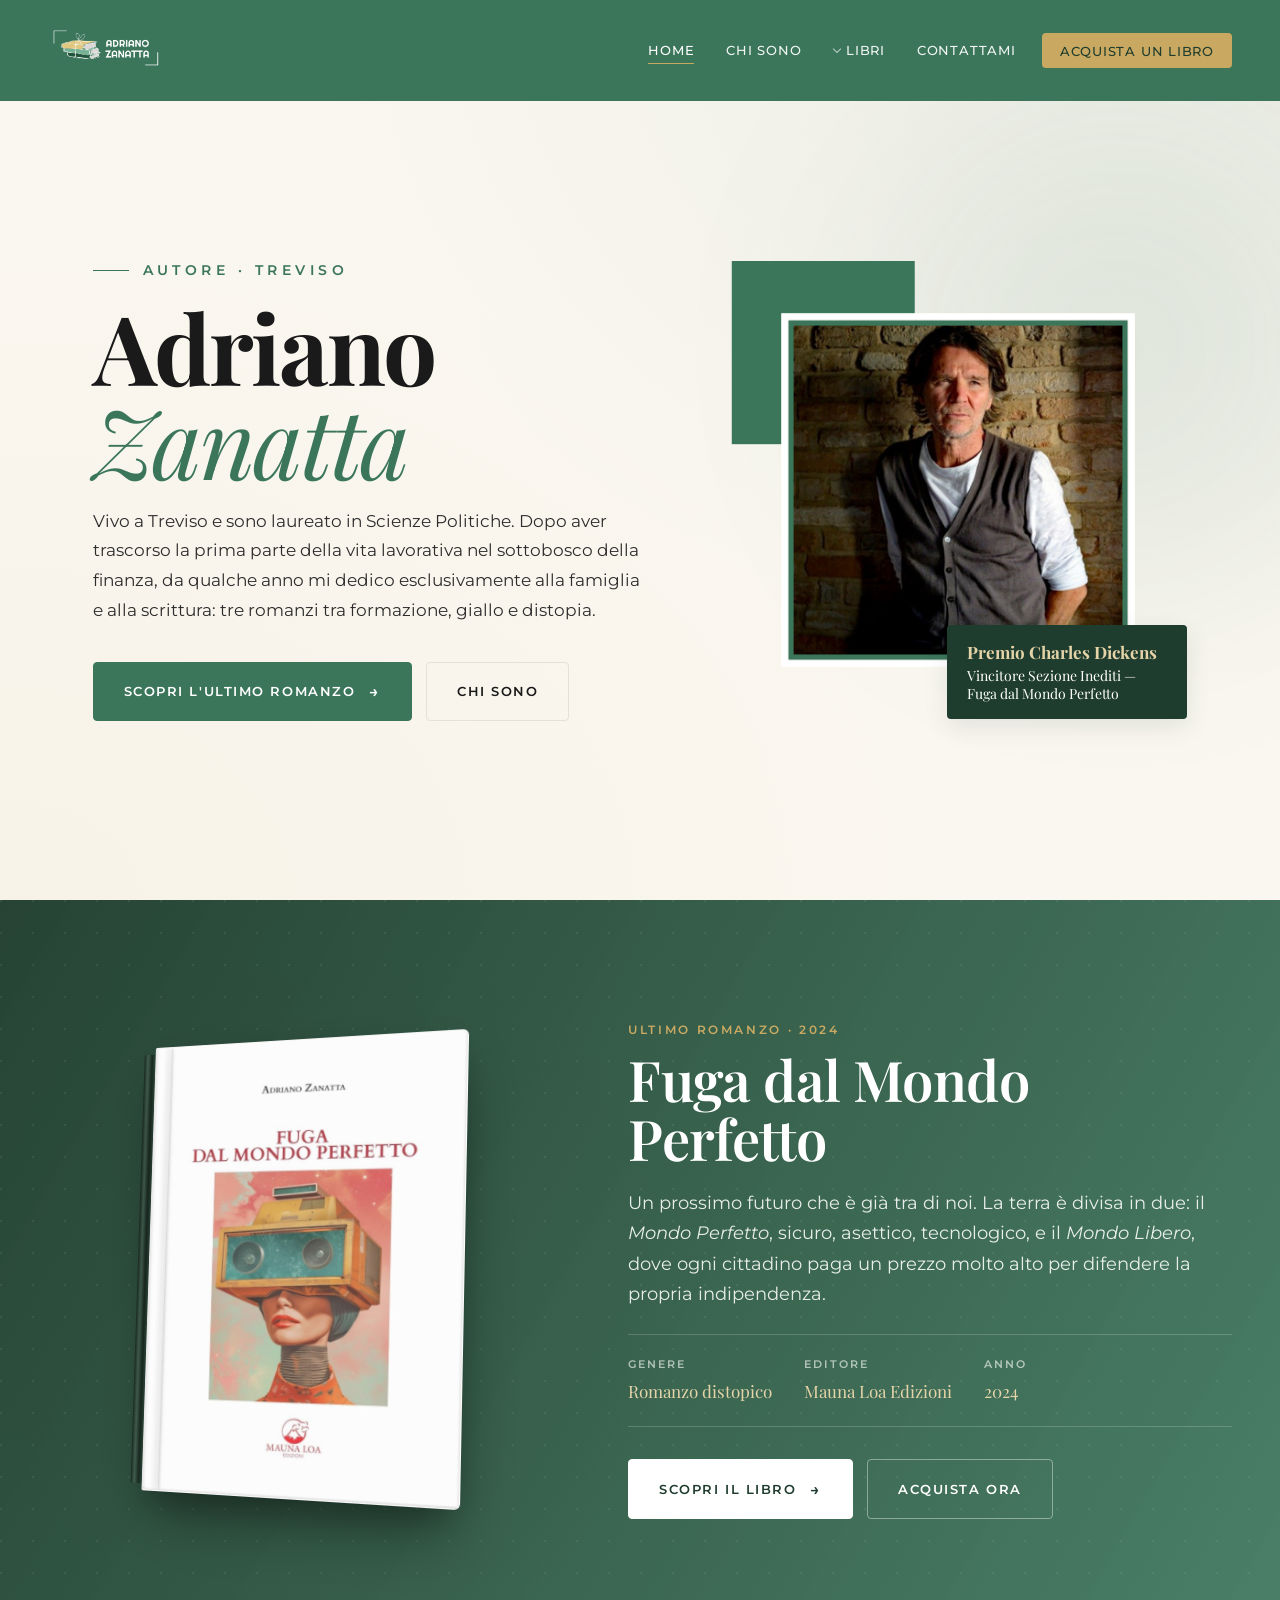
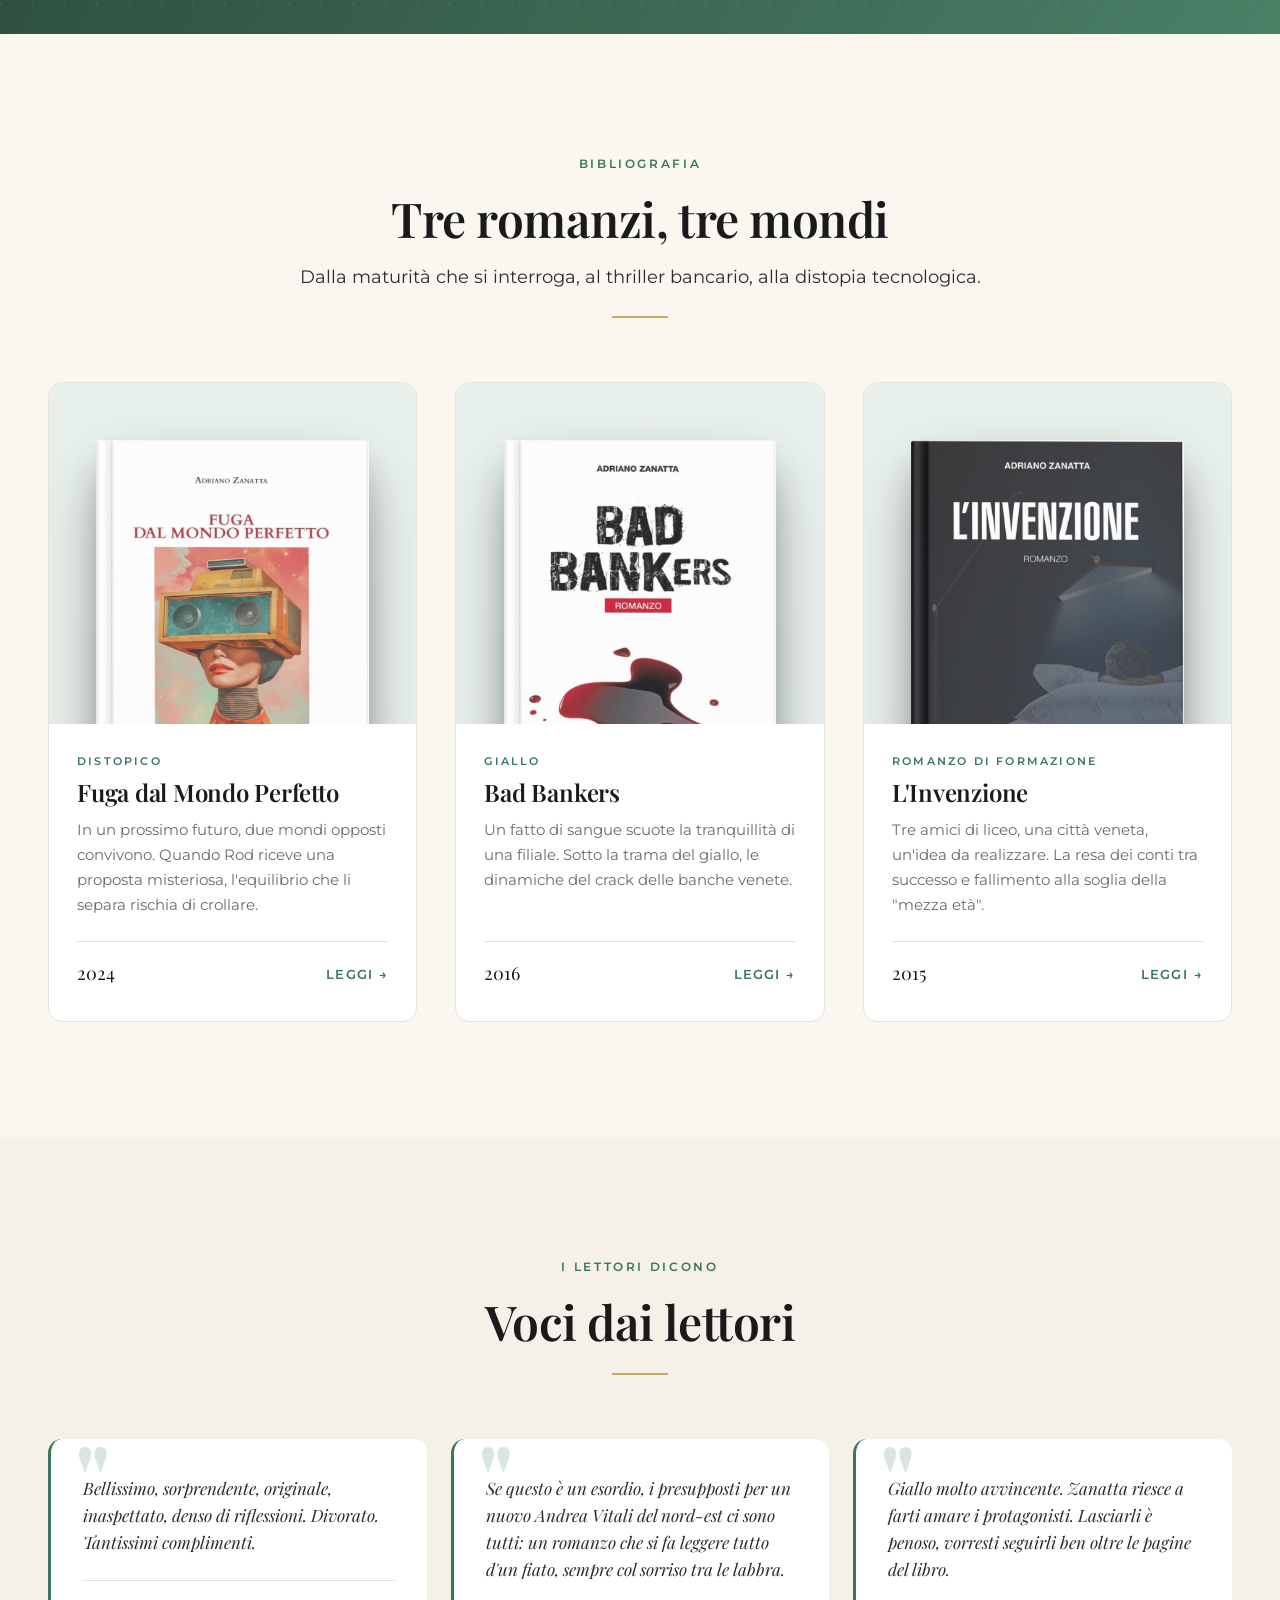
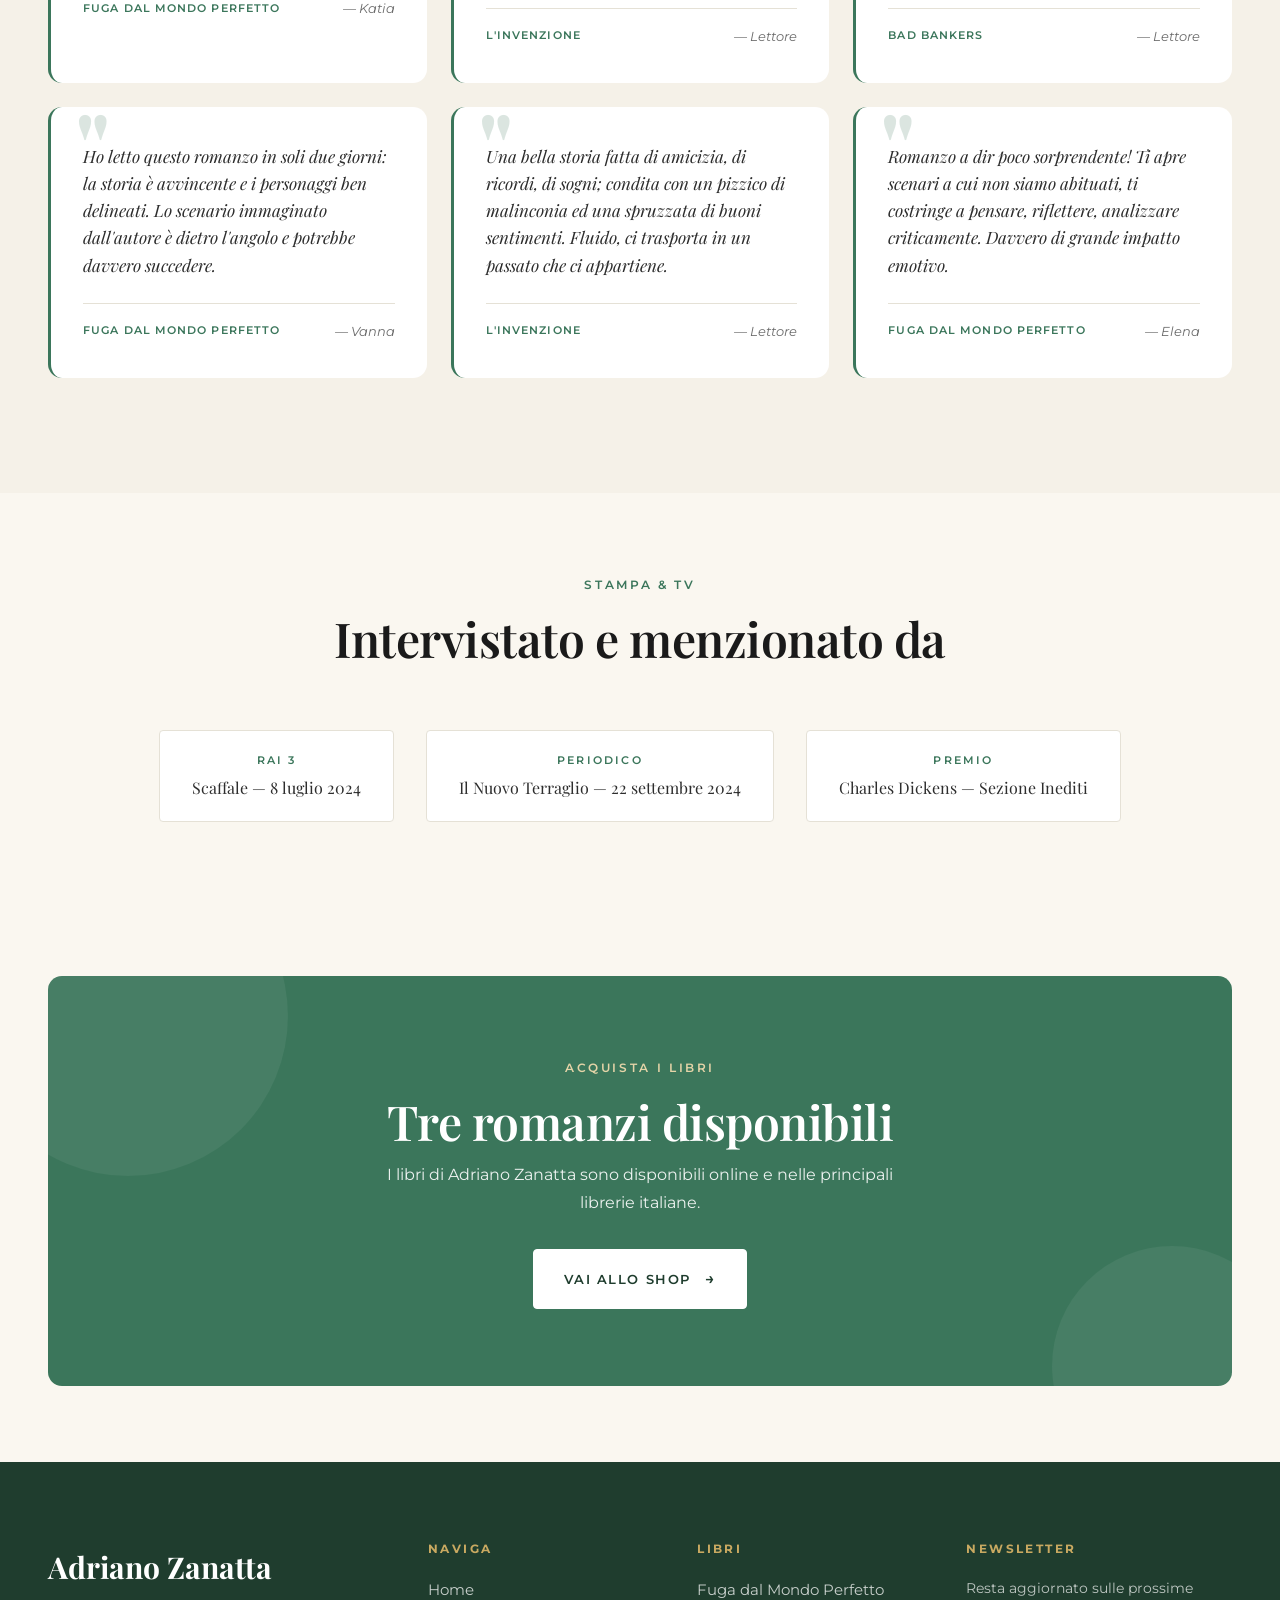
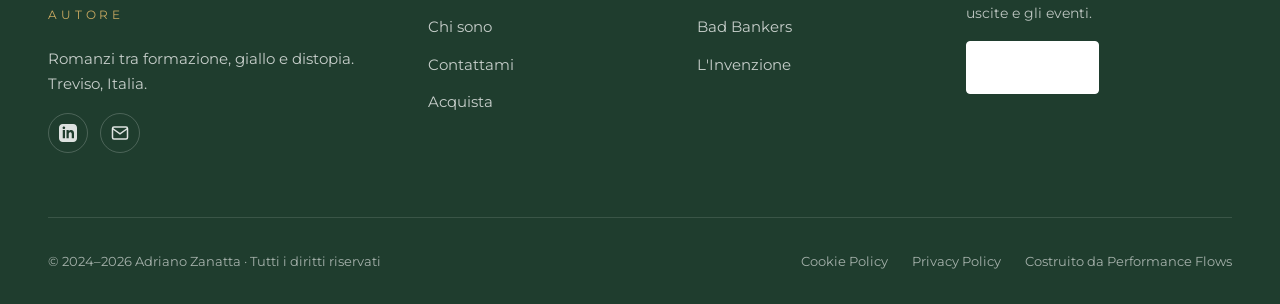
==== index.html @ d4880a23 "set-up" ====
<!DOCTYPE html>
<html lang="it">
<head>
<meta charset="UTF-8">
<meta name="viewport" content="width=device-width, initial-scale=1.0">
<title>Adriano Zanatta — Autore</title>
<meta name="description" content="Adriano Zanatta, autore. Romanzi di formazione, gialli e distopie ambientati nel Nord Est. Scopri 'Fuga dal Mondo Perfetto', vincitore del Premio Charles Dickens.">
<meta name="theme-color" content="#3B765B">
<meta property="og:title" content="Adriano Zanatta — Autore">
<meta property="og:description" content="Romanzi di formazione, gialli e distopie. 'Fuga dal Mondo Perfetto' — vincitore del Premio Letterario Internazionale Charles Dickens.">
<meta property="og:type" content="website">
<link rel="preconnect" href="https://fonts.googleapis.com">
<link rel="preconnect" href="https://fonts.gstatic.com" crossorigin>
<link href="https://fonts.googleapis.com/css2?family=Montserrat:wght@300;400;500;600;700&family=Playfair+Display:ital,wght@0,400;0,500;0,600;0,700;1,400;1,500;1,600&display=swap" rel="stylesheet">
<link rel="stylesheet" href="assets/css/styles.css">
<link rel="icon" type="image/png" href="assets/images/logo.png">
</head>
<body>

<a href="#main" class="skip-link">Vai al contenuto</a>

<header class="site-header">
  <nav class="nav" aria-label="Principale">
    <a href="index.html" class="brand" aria-label="Adriano Zanatta home">
      <img src="assets/images/logo.png" alt="Adriano Zanatta">
    </a>
    <button class="burger" aria-label="Apri menu" aria-expanded="false">
      <span></span><span></span><span></span>
    </button>
    <ul class="nav-links">
      <li><a href="index.html" data-page="index">Home</a></li>
      <li><a href="chi-sono.html" data-page="chi-sono">Chi Sono</a></li>
      <li class="has-dropdown">
        <a href="#libri" data-page="libri">Libri</a>
        <ul class="dropdown">
          <li><a href="fuga-dal-mondo-perfetto.html">Fuga dal Mondo Perfetto</a></li>
          <li><a href="bad-bankers.html">Bad Bankers</a></li>
          <li><a href="linvenzione.html">L'Invenzione</a></li>
        </ul>
      </li>
      <li><a href="contatti.html" data-page="contatti">Contattami</a></li>
      <li><a href="shop.html" class="nav-cta" data-page="shop">Acquista un libro</a></li>
    </ul>
  </nav>
</header>

<main id="main">

  <!-- HERO -->
  <section class="hero">
    <div class="container">
      <div class="hero-grid">
        <div class="hero-text fade-up">
          <span class="hero-subtitle">Autore · Treviso</span>
          <h1>Adriano <span class="accent">Zanatta</span></h1>
          <p class="hero-bio">
            Vivo a Treviso e sono laureato in Scienze Politiche.
            Dopo aver trascorso la prima parte della vita lavorativa nel sottobosco
            della finanza, da qualche anno mi dedico esclusivamente alla famiglia
            e alla scrittura: tre romanzi tra formazione, giallo e distopia.
          </p>
          <div class="hero-cta-row">
            <a href="fuga-dal-mondo-perfetto.html" class="btn btn-primary btn-arrow">Scopri l'ultimo romanzo</a>
            <a href="chi-sono.html" class="btn btn-ghost">Chi sono</a>
          </div>
        </div>

        <div class="hero-portrait fade-in">
          <img src="assets/images/adriano-portrait.png" alt="Ritratto di Adriano Zanatta" loading="eager">
          <div class="hero-badge">
            <strong>Premio Charles Dickens</strong>
            Vincitore Sezione Inediti — Fuga dal Mondo Perfetto
          </div>
        </div>
      </div>
    </div>
  </section>

  <!-- FEATURED BOOK -->
  <section class="featured-book section">
    <div class="container">
      <div class="featured-grid">
        <div class="book-3d-wrap fade-up">
          <div class="book-3d">
            <img src="assets/images/fuga-cover.jpg" alt="Copertina di Fuga dal Mondo Perfetto" loading="lazy">
          </div>
        </div>
        <div class="fade-up">
          <span class="eyebrow">Ultimo romanzo · 2024</span>
          <h2>Fuga dal Mondo Perfetto</h2>
          <p class="lead">
            Un prossimo futuro che è già tra di noi. La terra è divisa in due:
            il <em>Mondo Perfetto</em>, sicuro, asettico, tecnologico, e il
            <em>Mondo Libero</em>, dove ogni cittadino paga un prezzo molto alto
            per difendere la propria indipendenza.
          </p>
          <div class="book-meta-row">
            <div class="book-meta-item">
              <span class="book-meta-label">Genere</span>
              <span class="book-meta-value">Romanzo distopico</span>
            </div>
            <div class="book-meta-item">
              <span class="book-meta-label">Editore</span>
              <span class="book-meta-value">Mauna Loa Edizioni</span>
            </div>
            <div class="book-meta-item">
              <span class="book-meta-label">Anno</span>
              <span class="book-meta-value">2024</span>
            </div>
          </div>
          <div class="hero-cta-row">
            <a href="fuga-dal-mondo-perfetto.html" class="btn btn-light btn-arrow">Scopri il libro</a>
            <a href="shop.html" class="btn btn-outline" style="color:#fff; border-color:rgba(255,255,255,0.4);">Acquista ora</a>
          </div>
        </div>
      </div>
    </div>
  </section>

  <!-- ALTRI ROMANZI -->
  <section id="libri" class="section">
    <div class="container">
      <div class="section-head fade-up">
        <span class="eyebrow">Bibliografia</span>
        <h2>Tre romanzi, tre mondi</h2>
        <p class="lead">Dalla maturità che si interroga, al thriller bancario, alla distopia tecnologica.</p>
        <div class="divider"></div>
      </div>

      <div class="books-grid">
        <article class="book-card fade-up">
          <div class="book-card-cover">
            <img src="assets/images/fuga-cover.jpg" alt="Copertina di Fuga dal Mondo Perfetto" loading="lazy">
          </div>
          <div class="book-card-body">
            <span class="book-card-genre">Distopico</span>
            <h3>Fuga dal Mondo Perfetto</h3>
            <p>In un prossimo futuro, due mondi opposti convivono. Quando Rod riceve una proposta misteriosa, l'equilibrio che li separa rischia di crollare.</p>
            <div class="book-card-footer">
              <span class="book-card-year">2024</span>
              <a href="fuga-dal-mondo-perfetto.html" class="book-card-link">Leggi <span>→</span></a>
            </div>
          </div>
        </article>

        <article class="book-card fade-up">
          <div class="book-card-cover">
            <img src="assets/images/badbankers-cover.jpg" alt="Copertina di Bad Bankers" loading="lazy">
          </div>
          <div class="book-card-body">
            <span class="book-card-genre">Giallo</span>
            <h3>Bad Bankers</h3>
            <p>Un fatto di sangue scuote la tranquillità di una filiale. Sotto la trama del giallo, le dinamiche del crack delle banche venete.</p>
            <div class="book-card-footer">
              <span class="book-card-year">2016</span>
              <a href="bad-bankers.html" class="book-card-link">Leggi <span>→</span></a>
            </div>
          </div>
        </article>

        <article class="book-card fade-up">
          <div class="book-card-cover">
            <img src="assets/images/invenzione-cover.jpg" alt="Copertina de L'Invenzione" loading="lazy">
          </div>
          <div class="book-card-body">
            <span class="book-card-genre">Romanzo di formazione</span>
            <h3>L'Invenzione</h3>
            <p>Tre amici di liceo, una città veneta, un'idea da realizzare. La resa dei conti tra successo e fallimento alla soglia della "mezza età".</p>
            <div class="book-card-footer">
              <span class="book-card-year">2015</span>
              <a href="linvenzione.html" class="book-card-link">Leggi <span>→</span></a>
            </div>
          </div>
        </article>
      </div>
    </div>
  </section>

  <!-- REVIEWS -->
  <section class="reviews section">
    <div class="container">
      <div class="section-head fade-up">
        <span class="eyebrow">I lettori dicono</span>
        <h2>Voci dai lettori</h2>
        <div class="divider"></div>
      </div>

      <div class="reviews-track">
        <article class="review fade-up">
          <p>Bellissimo, sorprendente, originale, inaspettato, denso di riflessioni. Divorato. Tantissimi complimenti.</p>
          <div class="review-meta">
            <span class="review-book">Fuga dal Mondo Perfetto</span>
            <span class="review-author">— Katia</span>
          </div>
        </article>

        <article class="review fade-up">
          <p>Se questo è un esordio, i presupposti per un nuovo Andrea Vitali del nord-est ci sono tutti: un romanzo che si fa leggere tutto d'un fiato, sempre col sorriso tra le labbra.</p>
          <div class="review-meta">
            <span class="review-book">L'Invenzione</span>
            <span class="review-author">— Lettore</span>
          </div>
        </article>

        <article class="review fade-up">
          <p>Giallo molto avvincente. Zanatta riesce a farti amare i protagonisti. Lasciarli è penoso, vorresti seguirli ben oltre le pagine del libro.</p>
          <div class="review-meta">
            <span class="review-book">Bad Bankers</span>
            <span class="review-author">— Lettore</span>
          </div>
        </article>

        <article class="review fade-up">
          <p>Ho letto questo romanzo in soli due giorni: la storia è avvincente e i personaggi ben delineati. Lo scenario immaginato dall'autore è dietro l'angolo e potrebbe davvero succedere.</p>
          <div class="review-meta">
            <span class="review-book">Fuga dal Mondo Perfetto</span>
            <span class="review-author">— Vanna</span>
          </div>
        </article>

        <article class="review fade-up">
          <p>Una bella storia fatta di amicizia, di ricordi, di sogni; condita con un pizzico di malinconia ed una spruzzata di buoni sentimenti. Fluido, ci trasporta in un passato che ci appartiene.</p>
          <div class="review-meta">
            <span class="review-book">L'Invenzione</span>
            <span class="review-author">— Lettore</span>
          </div>
        </article>

        <article class="review fade-up">
          <p>Romanzo a dir poco sorprendente! Ti apre scenari a cui non siamo abituati, ti costringe a pensare, riflettere, analizzare criticamente. Davvero di grande impatto emotivo.</p>
          <div class="review-meta">
            <span class="review-book">Fuga dal Mondo Perfetto</span>
            <span class="review-author">— Elena</span>
          </div>
        </article>
      </div>
    </div>
  </section>

  <!-- PRESS -->
  <section class="section section-tight">
    <div class="container">
      <div class="section-head fade-up">
        <span class="eyebrow">Stampa & TV</span>
        <h2>Intervistato e menzionato da</h2>
      </div>
      <div class="press-row fade-up">
        <div class="press-item">
          <strong>Rai 3</strong>
          Scaffale — 8 luglio 2024
        </div>
        <div class="press-item">
          <strong>Periodico</strong>
          Il Nuovo Terraglio — 22 settembre 2024
        </div>
        <div class="press-item">
          <strong>Premio</strong>
          Charles Dickens — Sezione Inediti
        </div>
      </div>
    </div>
  </section>

  <!-- CTA -->
  <section class="section section-tight">
    <div class="cta-banner fade-up">
      <span class="eyebrow" style="color: var(--gold-soft); margin-bottom: 1rem;">Acquista i libri</span>
      <h2>Tre romanzi disponibili</h2>
      <p>I libri di Adriano Zanatta sono disponibili online e nelle principali librerie italiane.</p>
      <a href="shop.html" class="btn btn-light btn-arrow">Vai allo shop</a>
    </div>
  </section>

</main>

<!-- FOOTER -->
<footer class="site-footer">
  <div class="container">
    <div class="footer-grid">
      <div>
        <span class="footer-brand">Adriano Zanatta</span>
        <span class="footer-brand-sub">Autore</span>
        <p class="footer-tag">Romanzi tra formazione, giallo e distopia. Treviso, Italia.</p>
        <div class="footer-social">
          <a href="https://www.linkedin.com" target="_blank" rel="noopener" class="social-link" aria-label="LinkedIn">
            <svg width="18" height="18" viewBox="0 0 24 24" fill="currentColor"><path d="M19 0h-14c-2.761 0-5 2.239-5 5v14c0 2.761 2.239 5 5 5h14c2.762 0 5-2.239 5-5v-14c0-2.761-2.238-5-5-5zm-11 19h-3v-11h3v11zm-1.5-12.268c-.966 0-1.75-.79-1.75-1.764s.784-1.764 1.75-1.764 1.75.79 1.75 1.764-.783 1.764-1.75 1.764zm13.5 12.268h-3v-5.604c0-3.368-4-3.113-4 0v5.604h-3v-11h3v1.765c1.396-2.586 7-2.777 7 2.476v6.759z"/></svg>
          </a>
          <a href="contatti.html" class="social-link" aria-label="Email">
            <svg width="18" height="18" viewBox="0 0 24 24" fill="none" stroke="currentColor" stroke-width="2"><path d="M4 4h16c1.1 0 2 .9 2 2v12c0 1.1-.9 2-2 2H4c-1.1 0-2-.9-2-2V6c0-1.1.9-2 2-2z"/><polyline points="22,6 12,13 2,6"/></svg>
          </a>
        </div>
      </div>

      <div class="footer-col">
        <h5>Naviga</h5>
        <ul>
          <li><a href="index.html">Home</a></li>
          <li><a href="chi-sono.html">Chi sono</a></li>
          <li><a href="contatti.html">Contattami</a></li>
          <li><a href="shop.html">Acquista</a></li>
        </ul>
      </div>

      <div class="footer-col">
        <h5>Libri</h5>
        <ul>
          <li><a href="fuga-dal-mondo-perfetto.html">Fuga dal Mondo Perfetto</a></li>
          <li><a href="bad-bankers.html">Bad Bankers</a></li>
          <li><a href="linvenzione.html">L'Invenzione</a></li>
        </ul>
      </div>

      <div class="footer-col">
        <h5>Newsletter</h5>
        <p style="font-size: 0.875rem; color: rgba(255,255,255,0.7); margin-bottom: 1rem;">Resta aggiornato sulle prossime uscite e gli eventi.</p>
        <a href="contatti.html" class="btn btn-light" style="font-size: 0.75rem;">Iscriviti</a>
      </div>
    </div>

    <div class="footer-bottom">
      <span>© 2024–<span id="year"></span> Adriano Zanatta · Tutti i diritti riservati</span>
      <div class="footer-legal">
        <a href="#">Cookie Policy</a>
        <a href="#">Privacy Policy</a>
        <span>Costruito da <a href="#">Performance Flows</a></span>
      </div>
    </div>
  </div>
</footer>

<script>document.getElementById('year').textContent = new Date().getFullYear();</script>
<script src="assets/js/main.js"></script>
</body>
</html>
---- assets/css/styles.css ----
/* =========================================================
   Adriano Zanatta — Sito Autore
   Design system: editorial · literary · refined
   ========================================================= */

:root {
  /* Brand */
  --green: #3B765B;
  --green-deep: #1F3D2E;
  --green-light: #6FAA89;
  --green-tint: #E8F0EB;

  /* Neutrals */
  --cream: #F5F1E8;
  --paper: #FAF7F0;
  --white: #FFFFFF;
  --ink: #1A1A1A;
  --ink-soft: #2D2D2D;
  --muted: #6B6B6B;
  --line: #E5E1D6;

  /* Accent */
  --gold: #C9A961;
  --gold-soft: #E5D4A8;

  /* Type */
  --serif: 'Playfair Display', 'Cormorant Garamond', Georgia, serif;
  --sans: 'Montserrat', -apple-system, BlinkMacSystemFont, 'Segoe UI', sans-serif;

  /* Layout */
  --max: 1280px;
  --gutter: clamp(1.25rem, 4vw, 3rem);
  --radius: 4px;
  --radius-lg: 14px;

  /* Motion */
  --ease: cubic-bezier(.22, .61, .36, 1);
  --ease-out: cubic-bezier(.16, 1, .3, 1);
  --t-fast: 200ms;
  --t-mid: 400ms;
  --t-slow: 700ms;

  /* Shadows */
  --shadow-sm: 0 2px 8px rgba(31, 61, 46, 0.06);
  --shadow-md: 0 8px 24px rgba(31, 61, 46, 0.10);
  --shadow-lg: 0 24px 60px rgba(31, 61, 46, 0.16);
  --shadow-book: 0 30px 60px -10px rgba(0, 0, 0, 0.4), 0 18px 30px -10px rgba(0, 0, 0, 0.25);
}

/* =========================================================
   Reset & Base
   ========================================================= */
*, *::before, *::after { box-sizing: border-box; }
* { margin: 0; padding: 0; }

html {
  scroll-behavior: smooth;
  -webkit-text-size-adjust: 100%;
  text-rendering: optimizeLegibility;
}

body {
  font-family: var(--sans);
  font-size: 16px;
  line-height: 1.7;
  color: var(--ink);
  background: var(--paper);
  -webkit-font-smoothing: antialiased;
  -moz-osx-font-smoothing: grayscale;
  overflow-x: hidden;
}

img, picture, video, svg {
  display: block;
  max-width: 100%;
  height: auto;
}

a {
  color: var(--green);
  text-decoration: none;
  transition: color var(--t-fast) var(--ease);
}

a:hover { color: var(--green-deep); }

button { font: inherit; cursor: pointer; border: none; background: none; }

::selection { background: var(--green); color: var(--white); }

/* Skip link */
.skip-link {
  position: absolute;
  left: -9999px;
  top: 0;
  background: var(--ink);
  color: var(--white);
  padding: 0.75rem 1.25rem;
  z-index: 9999;
}
.skip-link:focus { left: 1rem; top: 1rem; }

/* =========================================================
   Typography
   ========================================================= */
h1, h2, h3, h4, h5 {
  font-family: var(--serif);
  font-weight: 600;
  line-height: 1.15;
  letter-spacing: -0.01em;
  color: var(--ink);
}

h1 { font-size: clamp(2.5rem, 6vw, 5rem); font-weight: 700; }
h2 { font-size: clamp(1.875rem, 4vw, 3rem); }
h3 { font-size: clamp(1.375rem, 2.5vw, 1.875rem); }
h4 { font-size: clamp(1.125rem, 1.8vw, 1.375rem); }

p { font-size: 1rem; line-height: 1.75; color: var(--ink-soft); }

.eyebrow {
  font-family: var(--sans);
  font-size: 0.75rem;
  font-weight: 600;
  letter-spacing: 0.22em;
  text-transform: uppercase;
  color: var(--green);
  display: inline-block;
}

.lead {
  font-size: clamp(1.0625rem, 1.4vw, 1.1875rem);
  line-height: 1.7;
  color: var(--ink-soft);
}

.serif { font-family: var(--serif); }
.italic { font-style: italic; }

/* =========================================================
   Layout helpers
   ========================================================= */
.container {
  max-width: var(--max);
  margin: 0 auto;
  padding: 0 var(--gutter);
}

.container-narrow {
  max-width: 780px;
  margin: 0 auto;
  padding: 0 var(--gutter);
}

.section {
  padding: clamp(4rem, 9vw, 7.5rem) 0;
}

.section-tight { padding: clamp(3rem, 6vw, 5rem) 0; }

.section-cream { background: var(--cream); }
.section-green { background: var(--green-deep); color: var(--white); }
.section-green h2, .section-green h3 { color: var(--white); }
.section-green p { color: rgba(255,255,255,0.85); }

/* =========================================================
   Buttons
   ========================================================= */
.btn {
  display: inline-flex;
  align-items: center;
  justify-content: center;
  gap: 0.625rem;
  padding: 0.95rem 1.875rem;
  font-family: var(--sans);
  font-weight: 600;
  font-size: 0.8125rem;
  letter-spacing: 0.12em;
  text-transform: uppercase;
  border-radius: var(--radius);
  border: 1.5px solid transparent;
  cursor: pointer;
  transition: all var(--t-fast) var(--ease);
  white-space: nowrap;
}

.btn-primary {
  background: var(--green);
  color: var(--white);
  border-color: var(--green);
}
.btn-primary:hover {
  background: var(--green-deep);
  border-color: var(--green-deep);
  color: var(--white);
  transform: translateY(-2px);
  box-shadow: var(--shadow-md);
}

.btn-outline {
  background: transparent;
  color: var(--green-deep);
  border-color: var(--green);
}
.btn-outline:hover {
  background: var(--green);
  color: var(--white);
  transform: translateY(-2px);
}

.btn-ghost {
  background: transparent;
  color: var(--ink);
  border-color: var(--line);
}
.btn-ghost:hover {
  border-color: var(--green);
  color: var(--green);
}

.btn-light {
  background: var(--white);
  color: var(--green-deep);
  border-color: var(--white);
}
.btn-light:hover {
  background: var(--cream);
  transform: translateY(-2px);
}

.btn-arrow::after {
  content: '→';
  font-size: 1rem;
  margin-left: 0.25rem;
  transition: transform var(--t-fast) var(--ease);
}
.btn-arrow:hover::after { transform: translateX(4px); }

/* =========================================================
   Header / Navigation
   ========================================================= */
.site-header {
  position: fixed;
  top: 0; left: 0; right: 0;
  z-index: 100;
  padding: 0.875rem var(--gutter);
  background: var(--green);
  border-bottom: 1px solid transparent;
  transition: all var(--t-fast) var(--ease);
}

.site-header.scrolled {
  background: var(--green-deep);
  padding: 0.5rem var(--gutter);
  box-shadow: 0 4px 18px rgba(0,0,0,0.12);
}

.nav {
  max-width: var(--max);
  margin: 0 auto;
  display: flex;
  align-items: center;
  justify-content: space-between;
  gap: 2rem;
}

.brand {
  display: inline-flex;
  align-items: center;
  transition: opacity var(--t-fast) var(--ease), transform var(--t-fast) var(--ease);
}
.brand:hover {
  opacity: 0.8;
  transform: translateY(-1px);
}

.brand img {
  display: block;
  height: 72px;
  width: auto;
  max-width: 360px;
  object-fit: contain;
  transition: height var(--t-fast) var(--ease);
}

.site-header.scrolled .brand img { height: 60px; }

@media (max-width: 768px) {
  .brand img { height: 60px; max-width: 280px; }
  .site-header.scrolled .brand img { height: 52px; }
}

@media (max-width: 480px) {
  .brand img { height: 50px; max-width: 220px; }
  .site-header.scrolled .brand img { height: 44px; }
}

.nav-links {
  display: flex;
  align-items: center;
  gap: 0.25rem;
  list-style: none;
}

.nav-links a {
  font-size: 0.8125rem;
  font-weight: 500;
  letter-spacing: 0.06em;
  text-transform: uppercase;
  color: rgba(255,255,255,0.92);
  padding: 0.5rem 0.875rem;
  position: relative;
}
.nav-links a:hover { color: var(--white); }

.nav-links a:not(.nav-cta)::after {
  content: '';
  position: absolute;
  bottom: 2px;
  left: 0.875rem;
  right: 0.875rem;
  height: 1.5px;
  background: var(--gold);
  transform: scaleX(0);
  transform-origin: left;
  transition: transform var(--t-fast) var(--ease);
}

.nav-links a:not(.nav-cta):hover::after,
.nav-links a.active:not(.nav-cta)::after {
  transform: scaleX(1);
}

.nav-links a.active { color: var(--white); }

.nav-cta {
  background: var(--gold);
  color: var(--green-deep) !important;
  border-radius: var(--radius);
  padding: 0.6rem 1.125rem !important;
  margin-left: 0.5rem;
  font-weight: 600;
}
.nav-cta:hover {
  background: var(--white);
  color: var(--green-deep) !important;
}

/* Dropdown */
.has-dropdown { position: relative; }
.has-dropdown > a::before {
  content: '';
  display: inline-block;
  width: 6px;
  height: 6px;
  border-right: 1.5px solid currentColor;
  border-bottom: 1.5px solid currentColor;
  transform: rotate(45deg);
  margin-right: 0.4rem;
  margin-bottom: 3px;
  opacity: 0.7;
}
.dropdown {
  position: absolute;
  top: calc(100% + 0.5rem);
  left: 0;
  background: var(--white);
  border-radius: var(--radius-lg);
  box-shadow: var(--shadow-lg);
  padding: 0.75rem;
  min-width: 240px;
  list-style: none;
  opacity: 0;
  visibility: hidden;
  transform: translateY(-8px);
  transition: all var(--t-fast) var(--ease);
}
.has-dropdown:hover .dropdown,
.has-dropdown:focus-within .dropdown {
  opacity: 1;
  visibility: visible;
  transform: translateY(0);
}
.dropdown a {
  display: block;
  padding: 0.7rem 1rem;
  border-radius: var(--radius);
  font-size: 0.875rem;
  text-transform: none;
  letter-spacing: 0;
  color: var(--ink);
}
.dropdown a:hover { background: var(--green-tint); color: var(--green-deep); }
.dropdown a::after { display: none; }

/* Mobile burger */
.burger {
  display: none;
  width: 44px;
  height: 44px;
  border-radius: var(--radius);
  position: relative;
  z-index: 110;
}
.burger span {
  display: block;
  position: absolute;
  left: 11px;
  right: 11px;
  height: 2px;
  background: var(--white);
  transition: all var(--t-fast) var(--ease);
}
.burger span:nth-child(1) { top: 15px; }
.burger span:nth-child(2) { top: 21px; }
.burger span:nth-child(3) { top: 27px; }
.burger.is-open span:nth-child(1) { top: 21px; transform: rotate(45deg); }
.burger.is-open span:nth-child(2) { opacity: 0; }
.burger.is-open span:nth-child(3) { top: 21px; transform: rotate(-45deg); }

/* =========================================================
   Hero — Homepage
   ========================================================= */
.hero {
  min-height: 100vh;
  padding: 9rem 0 4rem;
  display: flex;
  align-items: center;
  position: relative;
  background:
    radial-gradient(ellipse at top right, rgba(59,118,91,0.08) 0%, transparent 55%),
    radial-gradient(ellipse at bottom left, rgba(201,169,97,0.06) 0%, transparent 55%),
    var(--paper);
  overflow: hidden;
}

.hero::before {
  content: '';
  position: absolute;
  top: 12%;
  right: -6%;
  width: 480px;
  height: 480px;
  background: var(--green);
  border-radius: 50%;
  filter: blur(120px);
  opacity: 0.10;
  z-index: 0;
}

.hero-grid {
  display: grid;
  grid-template-columns: 1.1fr 0.9fr;
  gap: clamp(2rem, 6vw, 5rem);
  align-items: center;
  position: relative;
  z-index: 1;
}

.hero-text { max-width: 560px; }

.hero h1 {
  font-size: clamp(3rem, 7.5vw, 6rem);
  line-height: 0.98;
  margin: 1rem 0 1.25rem;
  letter-spacing: -0.025em;
}
.hero h1 .accent {
  color: var(--green);
  font-style: italic;
  font-weight: 400;
}

.hero-subtitle {
  font-family: var(--sans);
  font-size: 0.875rem;
  font-weight: 600;
  letter-spacing: 0.32em;
  text-transform: uppercase;
  color: var(--green);
  margin-bottom: 0.5rem;
  display: flex;
  align-items: center;
  gap: 0.875rem;
}
.hero-subtitle::before {
  content: '';
  display: inline-block;
  width: 36px;
  height: 1px;
  background: var(--green);
}

.hero-bio {
  font-size: 1.0625rem;
  line-height: 1.75;
  color: var(--ink-soft);
  margin-bottom: 2.25rem;
}

.hero-cta-row {
  display: flex;
  gap: 0.875rem;
  flex-wrap: wrap;
}

.hero-portrait {
  position: relative;
  display: flex;
  justify-content: center;
  align-items: center;
}
.hero-portrait img {
  width: 100%;
  max-width: 520px;
  height: auto;
  transition: transform var(--t-slow) var(--ease);
}
.hero-portrait:hover img { transform: scale(1.02); }

.hero-badge {
  position: absolute;
  bottom: 0;
  right: 0;
  background: var(--green-deep);
  color: var(--white);
  padding: 1rem 1.25rem;
  border-radius: var(--radius);
  box-shadow: var(--shadow-md);
  font-family: var(--serif);
  font-size: 0.875rem;
  line-height: 1.3;
  max-width: 240px;
  z-index: 2;
}
.hero-badge strong {
  display: block;
  font-size: 1.0625rem;
  margin-bottom: 0.25rem;
  color: var(--gold-soft);
}

.hero-credit {
  position: absolute;
  bottom: 1rem;
  left: 50%;
  transform: translateX(-50%);
  font-size: 0.6875rem;
  letter-spacing: 0.2em;
  text-transform: uppercase;
  color: var(--muted);
  white-space: nowrap;
}

/* =========================================================
   Section header
   ========================================================= */
.section-head {
  text-align: center;
  max-width: 720px;
  margin: 0 auto 4rem;
}

.section-head .eyebrow { margin-bottom: 1rem; }

.section-head h2 {
  margin-bottom: 1rem;
}

.section-head .divider {
  width: 56px;
  height: 2px;
  background: var(--gold);
  margin: 1.5rem auto 0;
}

/* =========================================================
   Featured book (homepage)
   ========================================================= */
.featured-book {
  background:
    linear-gradient(120deg, rgba(31,61,46,0.97) 0%, rgba(59,118,91,0.92) 100%),
    radial-gradient(circle at 20% 50%, rgba(201,169,97,0.18) 0%, transparent 40%);
  color: var(--white);
  position: relative;
  overflow: hidden;
}

.featured-book::before {
  content: '';
  position: absolute;
  inset: 0;
  background-image:
    radial-gradient(circle at 1px 1px, rgba(255,255,255,0.07) 1px, transparent 0);
  background-size: 32px 32px;
  pointer-events: none;
}

.featured-book .container { position: relative; z-index: 1; }

.featured-grid {
  display: grid;
  grid-template-columns: 1fr 1.2fr;
  gap: clamp(2rem, 6vw, 5rem);
  align-items: center;
}

.featured-book .eyebrow { color: var(--gold); }

.featured-book h2 {
  font-size: clamp(2rem, 4.5vw, 3.5rem);
  color: var(--white);
  margin: 0.5rem 0 1.25rem;
  line-height: 1.05;
}

.featured-book .lead { color: rgba(255,255,255,0.88); margin-bottom: 1.5rem; }

.book-meta-row {
  display: flex;
  gap: 2rem;
  flex-wrap: wrap;
  padding: 1.25rem 0;
  margin: 1.5rem 0 2rem;
  border-top: 1px solid rgba(255,255,255,0.18);
  border-bottom: 1px solid rgba(255,255,255,0.18);
}

.book-meta-item {
  display: flex;
  flex-direction: column;
  gap: 0.25rem;
}

.book-meta-label {
  font-size: 0.6875rem;
  font-weight: 600;
  letter-spacing: 0.18em;
  text-transform: uppercase;
  color: rgba(255,255,255,0.6);
}

.book-meta-value {
  font-family: var(--serif);
  font-size: 1.0625rem;
  color: var(--gold-soft);
}

.book-3d-wrap {
  display: flex;
  justify-content: center;
  align-items: center;
  perspective: 1500px;
}

.book-3d {
  position: relative;
  width: clamp(220px, 30vw, 340px);
  aspect-ratio: 754 / 1024;
  transform-style: preserve-3d;
  transform: rotateY(-22deg) rotateX(4deg);
  transition: transform var(--t-slow) var(--ease);
}

.book-3d:hover { transform: rotateY(-12deg) rotateX(2deg); }

.book-3d img {
  width: 100%;
  height: 100%;
  object-fit: cover;
  border-radius: 2px 6px 6px 2px;
  box-shadow: var(--shadow-book);
}

.book-3d::before {
  content: '';
  position: absolute;
  top: 1.5%;
  left: 0;
  bottom: 1.5%;
  width: 14px;
  background: linear-gradient(90deg, rgba(0,0,0,0.45), rgba(255,255,255,0.1) 30%, rgba(0,0,0,0.45) 65%, rgba(255,255,255,0.05));
  border-radius: 1px 0 0 1px;
  transform: translateX(-13px);
}

/* =========================================================
   Books grid
   ========================================================= */
.books-grid {
  display: grid;
  grid-template-columns: repeat(auto-fit, minmax(280px, 1fr));
  gap: clamp(1.5rem, 3vw, 2.5rem);
}

.book-card {
  background: var(--white);
  border-radius: var(--radius-lg);
  overflow: hidden;
  border: 1px solid var(--line);
  display: flex;
  flex-direction: column;
  transition: all var(--t-mid) var(--ease);
  position: relative;
}

.book-card:hover {
  transform: translateY(-6px);
  box-shadow: var(--shadow-lg);
  border-color: transparent;
}

.book-card-cover {
  aspect-ratio: 754 / 700;
  background: var(--green-tint);
  display: grid;
  place-items: center;
  padding: 2.25rem 2rem 0;
  position: relative;
  overflow: hidden;
}

.book-card-cover::before {
  content: '';
  position: absolute;
  inset: 0;
  background: radial-gradient(ellipse at center bottom, rgba(31,61,46,0.12), transparent 65%);
}

.book-card-cover img {
  position: relative;
  max-height: 90%;
  width: auto;
  object-fit: contain;
  box-shadow: var(--shadow-book);
  border-radius: 2px;
  transition: transform var(--t-mid) var(--ease);
}

.book-card:hover .book-card-cover img {
  transform: translateY(-6px) scale(1.02);
}

.book-card-body {
  padding: 1.75rem 1.75rem 2rem;
  flex: 1;
  display: flex;
  flex-direction: column;
}

.book-card-genre {
  font-size: 0.6875rem;
  font-weight: 600;
  letter-spacing: 0.2em;
  text-transform: uppercase;
  color: var(--green);
  margin-bottom: 0.5rem;
}

.book-card h3 {
  margin-bottom: 0.75rem;
  font-size: 1.5rem;
}

.book-card p {
  font-size: 0.9375rem;
  line-height: 1.65;
  color: var(--muted);
  margin-bottom: 1.5rem;
  flex: 1;
}

.book-card-footer {
  display: flex;
  align-items: center;
  justify-content: space-between;
  gap: 1rem;
  padding-top: 1rem;
  border-top: 1px solid var(--line);
}

.book-card-year {
  font-family: var(--serif);
  font-size: 1.125rem;
  color: var(--ink);
}

.book-card-link {
  font-size: 0.8125rem;
  font-weight: 600;
  letter-spacing: 0.08em;
  text-transform: uppercase;
  color: var(--green);
  display: inline-flex;
  align-items: center;
  gap: 0.4rem;
  transition: gap var(--t-fast) var(--ease);
}
.book-card-link:hover { gap: 0.7rem; }

/* =========================================================
   Reviews / Testimonials
   ========================================================= */
.reviews {
  background: var(--cream);
  position: relative;
}

.reviews-track {
  display: grid;
  grid-template-columns: repeat(auto-fit, minmax(320px, 1fr));
  gap: 1.5rem;
}

.review {
  background: var(--white);
  padding: 2.25rem 2rem;
  border-radius: var(--radius-lg);
  position: relative;
  border-left: 3px solid var(--green);
  transition: transform var(--t-mid) var(--ease), box-shadow var(--t-mid) var(--ease);
}

.review:hover {
  transform: translateY(-4px);
  box-shadow: var(--shadow-md);
}

.review::before {
  content: '"';
  position: absolute;
  top: -10px;
  left: 1.5rem;
  font-family: var(--serif);
  font-size: 6rem;
  line-height: 1;
  color: var(--green);
  opacity: 0.18;
  font-weight: 700;
}

.review p {
  font-family: var(--serif);
  font-style: italic;
  font-size: 1.0625rem;
  line-height: 1.6;
  color: var(--ink-soft);
  margin-bottom: 1.5rem;
  position: relative;
}

.review-meta {
  display: flex;
  align-items: center;
  justify-content: space-between;
  padding-top: 1rem;
  border-top: 1px solid var(--line);
  font-size: 0.8125rem;
}

.review-book {
  font-weight: 600;
  color: var(--green);
  text-transform: uppercase;
  letter-spacing: 0.1em;
  font-size: 0.6875rem;
}

.review-author {
  color: var(--muted);
  font-style: italic;
}

/* =========================================================
   Press / Media
   ========================================================= */
.press-row {
  display: flex;
  gap: 2rem;
  flex-wrap: wrap;
  justify-content: center;
  align-items: center;
}

.press-item {
  padding: 1.25rem 2rem;
  background: var(--white);
  border-radius: var(--radius);
  border: 1px solid var(--line);
  font-family: var(--serif);
  font-size: 1rem;
  color: var(--ink-soft);
  text-align: center;
}

.press-item strong {
  display: block;
  color: var(--green);
  font-size: 0.6875rem;
  font-weight: 600;
  letter-spacing: 0.2em;
  text-transform: uppercase;
  font-family: var(--sans);
  margin-bottom: 0.25rem;
}

/* =========================================================
   CTA Banner
   ========================================================= */
.cta-banner {
  background: var(--green);
  color: var(--white);
  text-align: center;
  padding: clamp(3rem, 6vw, 5rem) var(--gutter);
  border-radius: var(--radius-lg);
  position: relative;
  overflow: hidden;
  margin: 0 var(--gutter);
}

.cta-banner::before, .cta-banner::after {
  content: '';
  position: absolute;
  border-radius: 50%;
  background: rgba(255,255,255,0.06);
}
.cta-banner::before { width: 320px; height: 320px; top: -120px; left: -80px; }
.cta-banner::after { width: 240px; height: 240px; bottom: -100px; right: -60px; }

.cta-banner > * { position: relative; z-index: 1; }

.cta-banner h2 { color: var(--white); margin-bottom: 0.75rem; }
.cta-banner p { color: rgba(255,255,255,0.9); max-width: 540px; margin: 0 auto 2rem; }

/* =========================================================
   Page hero (interior pages)
   ========================================================= */
.page-hero {
  padding: 11rem 0 4rem;
  background: var(--cream);
  position: relative;
  overflow: hidden;
}

.page-hero::after {
  content: '';
  position: absolute;
  bottom: -60px;
  right: -60px;
  width: 240px;
  height: 240px;
  background: var(--green);
  border-radius: 50%;
  filter: blur(80px);
  opacity: 0.08;
}

.page-hero .container { position: relative; z-index: 1; }

.page-hero .eyebrow { margin-bottom: 1rem; }
.page-hero h1 {
  font-size: clamp(2.5rem, 6vw, 4.5rem);
  margin-bottom: 1rem;
  line-height: 1.05;
}
.page-hero .lead { max-width: 640px; }

/* Breadcrumb */
.crumbs {
  display: flex;
  gap: 0.5rem;
  font-size: 0.8125rem;
  color: var(--muted);
  margin-bottom: 1.5rem;
  flex-wrap: wrap;
}
.crumbs a { color: var(--muted); }
.crumbs a:hover { color: var(--green); }
.crumbs span:not(:last-child)::after {
  content: '/';
  margin-left: 0.5rem;
  color: var(--line);
}
.crumbs .current { color: var(--ink); }

/* =========================================================
   About page
   ========================================================= */
.about-grid {
  display: grid;
  grid-template-columns: 0.85fr 1.15fr;
  gap: clamp(2rem, 5vw, 4.5rem);
  align-items: start;
}

.about-photo {
  position: sticky;
  top: 6rem;
  display: flex;
  justify-content: center;
}

.about-photo img {
  width: 100%;
  max-width: 420px;
  height: auto;
}

.about-photo-credit {
  margin-top: 0.875rem;
  font-size: 0.75rem;
  letter-spacing: 0.16em;
  text-transform: uppercase;
  color: var(--muted);
  text-align: center;
}

.prose h2 { margin: 3rem 0 1.25rem; font-size: 1.875rem; }
.prose h2:first-child { margin-top: 0; }
.prose h3 { margin: 2rem 0 1rem; font-size: 1.375rem; color: var(--green-deep); }
.prose p { margin-bottom: 1.25rem; font-size: 1.0625rem; line-height: 1.85; }
.prose p:first-of-type::first-letter {
  font-family: var(--serif);
  font-size: 4em;
  font-weight: 700;
  float: left;
  line-height: 0.9;
  margin: 0.05em 0.1em 0 0;
  color: var(--green);
}
.prose blockquote {
  font-family: var(--serif);
  font-style: italic;
  font-size: 1.5rem;
  line-height: 1.5;
  color: var(--green-deep);
  border-left: 3px solid var(--gold);
  padding: 0.5rem 0 0.5rem 1.5rem;
  margin: 2rem 0;
}

/* =========================================================
   Book detail page
   ========================================================= */
.book-detail-hero {
  padding: 11rem 0 5rem;
  background:
    linear-gradient(180deg, var(--cream) 0%, var(--paper) 100%);
  position: relative;
  overflow: hidden;
}

.book-detail-grid {
  display: grid;
  grid-template-columns: 1fr 1.2fr;
  gap: clamp(2rem, 6vw, 5rem);
  align-items: center;
}

.book-detail-cover {
  display: flex;
  justify-content: center;
  align-items: center;
  perspective: 1400px;
}

.book-detail-cover .book-3d {
  width: clamp(220px, 35vw, 380px);
}

.book-detail-info .eyebrow { margin-bottom: 0.875rem; }

.book-detail-info h1 {
  font-size: clamp(2.25rem, 5vw, 4rem);
  line-height: 1.05;
  margin-bottom: 1.25rem;
}

.book-detail-meta {
  display: grid;
  grid-template-columns: repeat(auto-fit, minmax(140px, 1fr));
  gap: 1.25rem 2rem;
  padding: 1.5rem 0;
  margin: 1.75rem 0 2rem;
  border-top: 1px solid var(--line);
  border-bottom: 1px solid var(--line);
}

.book-detail-meta dt {
  font-size: 0.6875rem;
  font-weight: 600;
  letter-spacing: 0.16em;
  text-transform: uppercase;
  color: var(--muted);
  margin-bottom: 0.25rem;
}

.book-detail-meta dd {
  font-family: var(--serif);
  font-size: 1.0625rem;
  color: var(--ink);
}

.book-synopsis {
  background: var(--white);
}

.book-synopsis-body {
  max-width: 780px;
  margin: 0 auto;
}

.book-synopsis-body p {
  font-size: 1.125rem;
  line-height: 1.8;
}

.book-synopsis-body p::first-letter {
  font-family: var(--serif);
  font-weight: 700;
  font-size: 1.4em;
  color: var(--green);
}

.book-prize {
  display: inline-flex;
  align-items: center;
  gap: 0.625rem;
  background: linear-gradient(135deg, rgba(201,169,97,0.18), rgba(201,169,97,0.05));
  color: var(--green-deep);
  padding: 0.625rem 1rem;
  border-radius: 999px;
  border: 1px solid var(--gold-soft);
  font-size: 0.8125rem;
  font-weight: 600;
  letter-spacing: 0.06em;
  margin-bottom: 1.25rem;
}
.book-prize::before {
  content: '★';
  color: var(--gold);
  font-size: 1rem;
}

/* =========================================================
   Forms
   ========================================================= */
.form-card {
  background: var(--white);
  border-radius: var(--radius-lg);
  padding: clamp(1.75rem, 4vw, 3rem);
  box-shadow: var(--shadow-md);
  max-width: 640px;
  margin: 0 auto;
}

.form-row {
  display: grid;
  gap: 1.25rem;
}

.form-row-2 {
  grid-template-columns: 1fr 1fr;
}

@media (max-width: 600px) {
  .form-row-2 { grid-template-columns: 1fr; }
}

.form-field { display: flex; flex-direction: column; gap: 0.5rem; }

.form-field label {
  font-size: 0.75rem;
  font-weight: 600;
  letter-spacing: 0.14em;
  text-transform: uppercase;
  color: var(--ink-soft);
}

.form-field input,
.form-field textarea,
.form-field select {
  font-family: var(--sans);
  font-size: 1rem;
  padding: 0.875rem 1rem;
  border: 1.5px solid var(--line);
  border-radius: var(--radius);
  background: var(--paper);
  color: var(--ink);
  transition: all var(--t-fast) var(--ease);
}

.form-field input:focus,
.form-field textarea:focus,
.form-field select:focus {
  outline: none;
  border-color: var(--green);
  background: var(--white);
  box-shadow: 0 0 0 4px rgba(59,118,91,0.12);
}

.form-field textarea {
  min-height: 140px;
  resize: vertical;
}

.form-segmented {
  display: flex;
  gap: 0.5rem;
  background: var(--paper);
  padding: 0.375rem;
  border-radius: var(--radius);
  border: 1.5px solid var(--line);
}

.form-segmented input { display: none; }

.form-segmented label {
  flex: 1;
  text-align: center;
  padding: 0.625rem 0.75rem;
  border-radius: 4px;
  font-size: 0.8125rem;
  font-weight: 600;
  letter-spacing: 0.08em;
  text-transform: uppercase;
  cursor: pointer;
  color: var(--muted);
  transition: all var(--t-fast) var(--ease);
}

.form-segmented input:checked + label {
  background: var(--green);
  color: var(--white);
}

.form-submit { margin-top: 0.5rem; }

.form-success {
  display: none;
  background: var(--green-tint);
  border: 1px solid var(--green-light);
  color: var(--green-deep);
  padding: 1rem 1.25rem;
  border-radius: var(--radius);
  margin-top: 1rem;
  font-size: 0.9375rem;
}
.form-success.show { display: block; }

/* =========================================================
   Contact info cards
   ========================================================= */
.contact-grid {
  display: grid;
  grid-template-columns: 1.2fr 1fr;
  gap: clamp(2rem, 5vw, 4rem);
  align-items: start;
}

.contact-info { display: flex; flex-direction: column; gap: 1.25rem; }

.contact-card {
  background: var(--white);
  border: 1px solid var(--line);
  border-radius: var(--radius-lg);
  padding: 1.75rem;
  display: flex;
  gap: 1.25rem;
  align-items: flex-start;
  transition: all var(--t-mid) var(--ease);
}
.contact-card:hover {
  border-color: var(--green);
  box-shadow: var(--shadow-sm);
  transform: translateY(-2px);
}

.contact-icon {
  width: 48px;
  height: 48px;
  background: var(--green-tint);
  color: var(--green);
  border-radius: 50%;
  display: grid;
  place-items: center;
  flex-shrink: 0;
  font-size: 1.25rem;
}

.contact-card h4 { margin-bottom: 0.25rem; font-family: var(--sans); font-size: 1rem; font-weight: 700; }
.contact-card p { font-size: 0.9375rem; color: var(--muted); }
.contact-card a { font-weight: 500; }

/* =========================================================
   Shop / Retailers
   ========================================================= */
.retailers-grid {
  display: grid;
  grid-template-columns: repeat(auto-fit, minmax(200px, 1fr));
  gap: 1rem;
  max-width: 980px;
  margin: 0 auto;
}

.retailer {
  background: var(--white);
  border: 1px solid var(--line);
  border-radius: var(--radius-lg);
  padding: 1.5rem 1.25rem;
  text-align: center;
  transition: all var(--t-fast) var(--ease);
  display: flex;
  flex-direction: column;
  align-items: center;
  gap: 0.5rem;
  position: relative;
}

.retailer:hover {
  border-color: var(--green);
  transform: translateY(-3px);
  box-shadow: var(--shadow-md);
}

.retailer-name {
  font-family: var(--serif);
  font-size: 1.125rem;
  color: var(--ink);
  font-weight: 600;
}

.retailer-tag {
  font-size: 0.6875rem;
  letter-spacing: 0.16em;
  text-transform: uppercase;
  color: var(--muted);
}

.retailer:hover .retailer-name { color: var(--green); }

.retailer::after {
  content: '↗';
  position: absolute;
  top: 0.75rem;
  right: 0.875rem;
  color: var(--muted);
  font-size: 1rem;
  transition: all var(--t-fast) var(--ease);
}
.retailer:hover::after {
  color: var(--green);
  transform: translate(2px, -2px);
}

.book-shop-tabs {
  display: flex;
  gap: 0.5rem;
  justify-content: center;
  margin-bottom: 2.5rem;
  flex-wrap: wrap;
}

.book-shop-tab {
  padding: 0.625rem 1.25rem;
  border-radius: 999px;
  font-size: 0.8125rem;
  font-weight: 600;
  letter-spacing: 0.08em;
  text-transform: uppercase;
  background: var(--white);
  color: var(--muted);
  border: 1.5px solid var(--line);
  cursor: pointer;
  transition: all var(--t-fast) var(--ease);
}

.book-shop-tab:hover { color: var(--green); border-color: var(--green); }

.book-shop-tab.active {
  background: var(--green);
  color: var(--white);
  border-color: var(--green);
}

/* =========================================================
   Footer
   ========================================================= */
.site-footer {
  background: var(--green-deep);
  color: rgba(255,255,255,0.85);
  padding: 5rem 0 2rem;
}

.footer-grid {
  display: grid;
  grid-template-columns: 1.5fr 1fr 1fr 1.2fr;
  gap: 3rem;
  margin-bottom: 4rem;
}

.footer-brand {
  font-family: var(--serif);
  font-size: 1.875rem;
  font-weight: 700;
  color: var(--white);
  margin-bottom: 0.75rem;
  display: block;
}

.footer-brand-sub {
  font-size: 0.75rem;
  letter-spacing: 0.32em;
  text-transform: uppercase;
  color: var(--gold);
  margin-bottom: 1.25rem;
  display: block;
}

.footer-tag {
  font-size: 0.9375rem;
  line-height: 1.7;
  color: rgba(255,255,255,0.75);
  max-width: 320px;
}

.footer-col h5 {
  font-family: var(--sans);
  font-size: 0.75rem;
  font-weight: 700;
  letter-spacing: 0.2em;
  text-transform: uppercase;
  color: var(--gold);
  margin-bottom: 1.25rem;
}

.footer-col ul { list-style: none; }
.footer-col li { margin-bottom: 0.625rem; }
.footer-col a { color: rgba(255,255,255,0.75); font-size: 0.9375rem; }
.footer-col a:hover { color: var(--white); }

.footer-social {
  display: flex;
  gap: 0.75rem;
  margin-top: 1rem;
}

.social-link {
  width: 40px;
  height: 40px;
  border-radius: 50%;
  border: 1px solid rgba(255,255,255,0.2);
  display: grid;
  place-items: center;
  color: rgba(255,255,255,0.85);
  transition: all var(--t-fast) var(--ease);
}

.social-link:hover {
  background: var(--gold);
  border-color: var(--gold);
  color: var(--green-deep);
  transform: translateY(-2px);
}

.footer-bottom {
  padding-top: 2rem;
  border-top: 1px solid rgba(255,255,255,0.12);
  display: flex;
  justify-content: space-between;
  align-items: center;
  flex-wrap: wrap;
  gap: 1rem;
  font-size: 0.8125rem;
  color: rgba(255,255,255,0.6);
}

.footer-bottom a { color: rgba(255,255,255,0.6); }
.footer-bottom a:hover { color: var(--white); }

.footer-legal { display: flex; gap: 1.5rem; flex-wrap: wrap; }

/* =========================================================
   Animations
   ========================================================= */
.fade-up {
  opacity: 0;
  transform: translateY(24px);
  transition: opacity 700ms var(--ease-out), transform 700ms var(--ease-out);
}
.fade-up.in {
  opacity: 1;
  transform: translateY(0);
}

.fade-in {
  opacity: 0;
  transition: opacity 800ms var(--ease-out);
}
.fade-in.in { opacity: 1; }

@media (prefers-reduced-motion: reduce) {
  *, *::before, *::after {
    animation-duration: 0.01ms !important;
    transition-duration: 0.01ms !important;
  }
  .fade-up, .fade-in { opacity: 1; transform: none; }
  html { scroll-behavior: auto; }
}

/* =========================================================
   Responsive
   ========================================================= */
@media (max-width: 1024px) {
  .hero-grid,
  .featured-grid,
  .book-detail-grid,
  .about-grid,
  .contact-grid {
    grid-template-columns: 1fr;
    gap: 3rem;
  }

  .footer-grid {
    grid-template-columns: 1fr 1fr;
    gap: 2.5rem;
  }

  .about-photo {
    position: relative;
    top: 0;
    max-width: 380px;
    margin: 0 auto;
  }

  .hero-portrait { max-width: 460px; margin: 0 auto; }

  .book-3d { transform: rotateY(0) rotateX(0); }
  .book-3d::before { display: none; }
}

@media (max-width: 768px) {
  .nav-links {
    position: fixed;
    inset: 0;
    background: var(--green);
    flex-direction: column;
    align-items: stretch;
    justify-content: flex-start;
    padding: 6rem 2rem 2rem;
    gap: 0;
    transform: translateX(100%);
    transition: transform var(--t-mid) var(--ease);
    overflow-y: auto;
  }
  .nav-links.is-open { transform: translateX(0); }

  .nav-links a {
    font-size: 1rem;
    padding: 1rem 0;
    border-bottom: 1px solid rgba(255,255,255,0.18);
    width: 100%;
    letter-spacing: 0.08em;
    color: var(--white);
  }
  .nav-links a::after { display: none; }
  .nav-cta { margin: 1rem 0 0; text-align: center; border-bottom: none !important; }

  .has-dropdown > a::before { display: none; }
  .dropdown {
    position: static;
    opacity: 1;
    visibility: visible;
    transform: none;
    box-shadow: none;
    padding: 0 0 0 1rem;
    background: transparent;
  }
  .dropdown a {
    border-bottom: 1px solid rgba(255,255,255,0.12);
    border-radius: 0;
    padding: 0.75rem 0;
    font-size: 0.9375rem;
    color: rgba(255,255,255,0.85);
  }
  .dropdown a:hover {
    background: transparent;
    color: var(--gold-soft);
  }

  .burger { display: block; }

  .hero { padding-top: 7rem; min-height: auto; }
  .hero-badge {
    position: static;
    margin-top: 1.5rem;
    max-width: none;
    display: inline-block;
  }

  .footer-grid {
    grid-template-columns: 1fr;
    gap: 2rem;
    text-align: left;
  }

  .footer-bottom { flex-direction: column; text-align: center; }

  .page-hero { padding: 8rem 0 3rem; }

  .reviews-track { grid-template-columns: 1fr; }

  body.nav-open { overflow: hidden; }
}

@media (max-width: 480px) {
  .hero-cta-row { flex-direction: column; align-items: stretch; }
  .hero-cta-row .btn { justify-content: center; }
  .book-meta-row { gap: 1rem 1.5rem; }
}
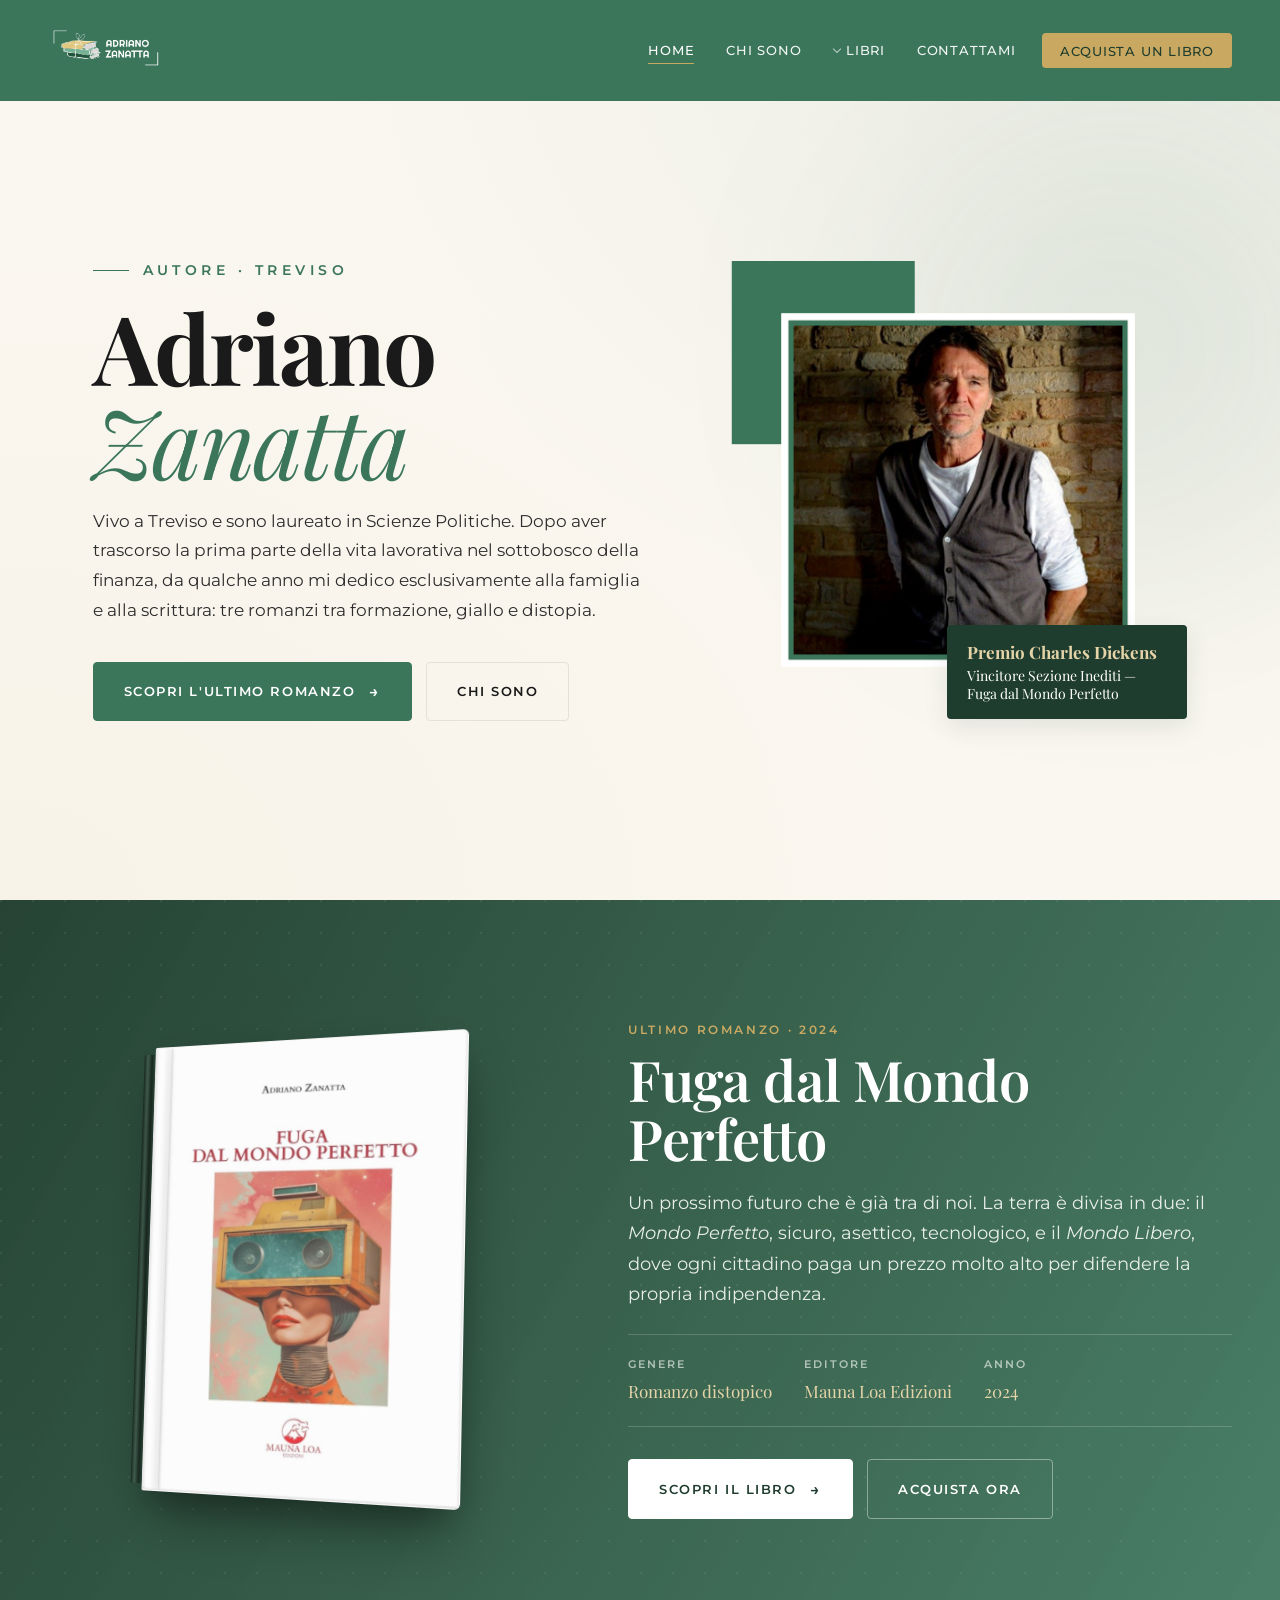
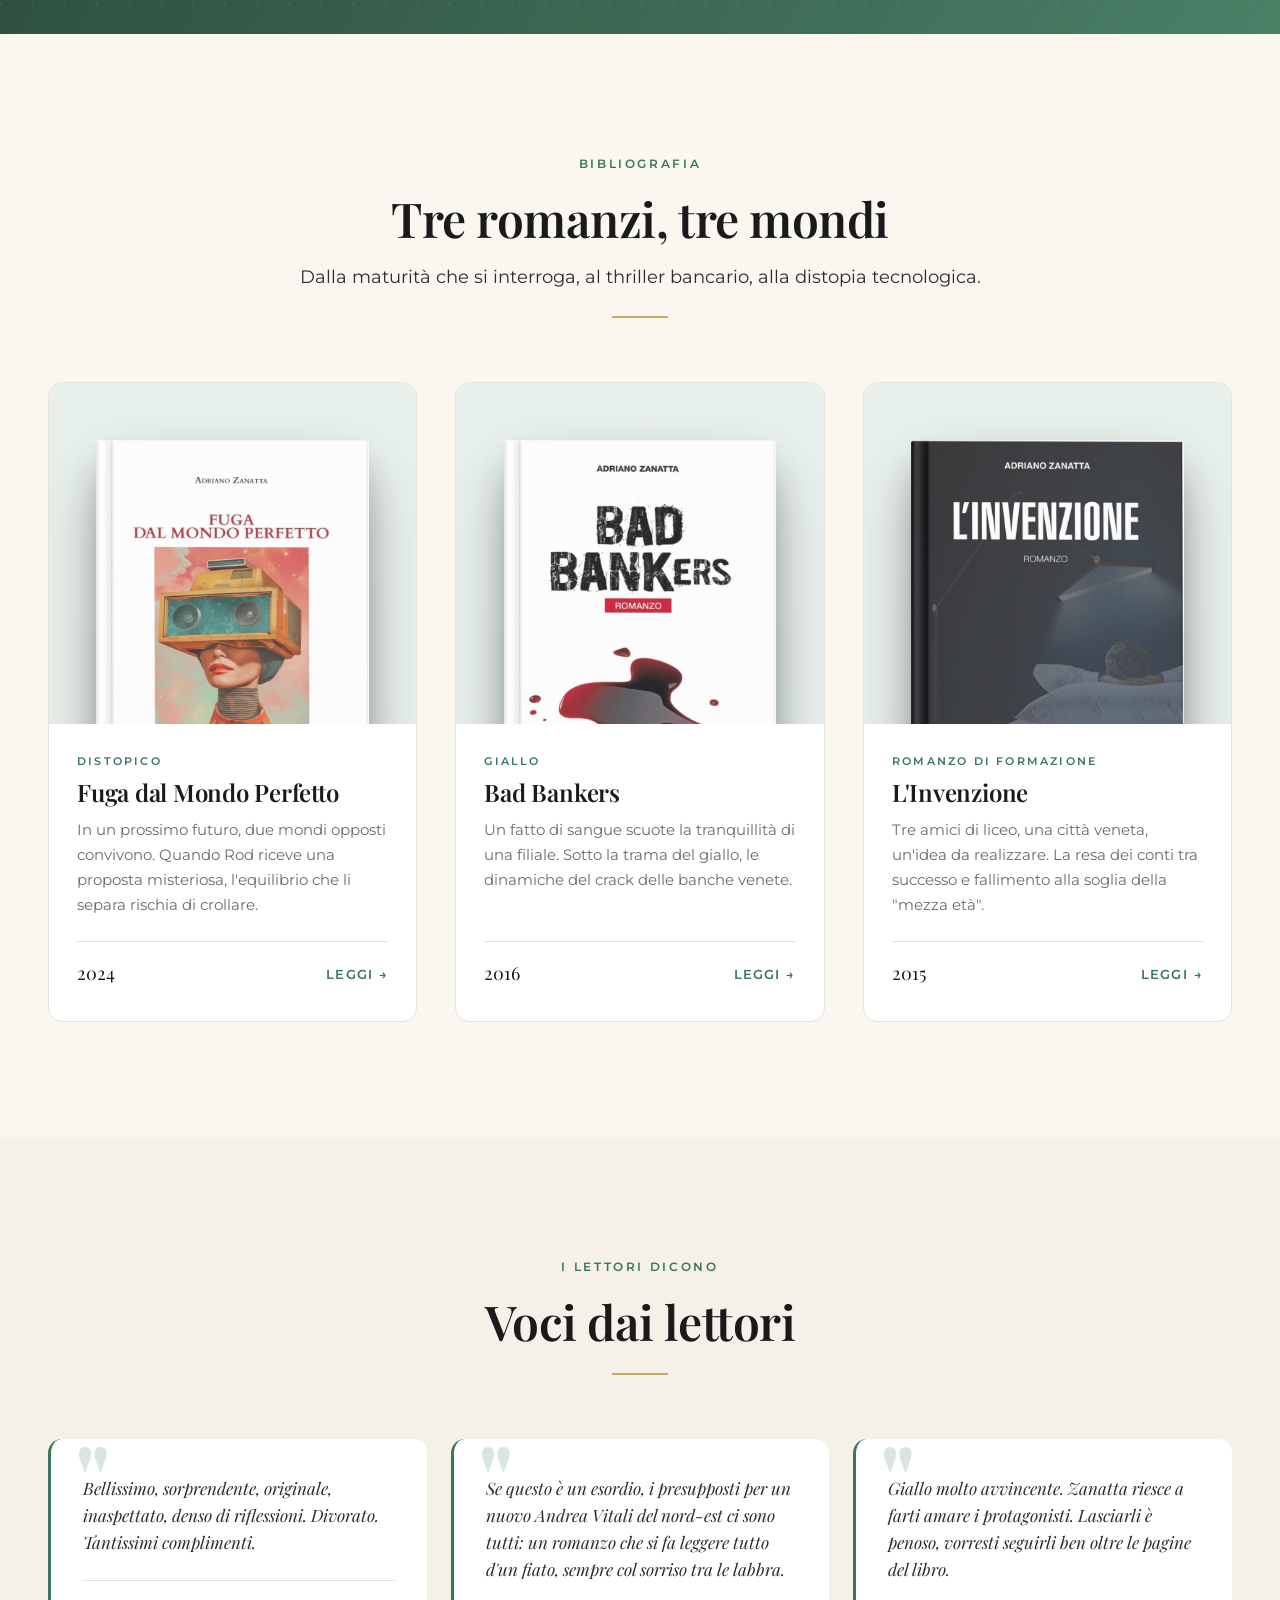
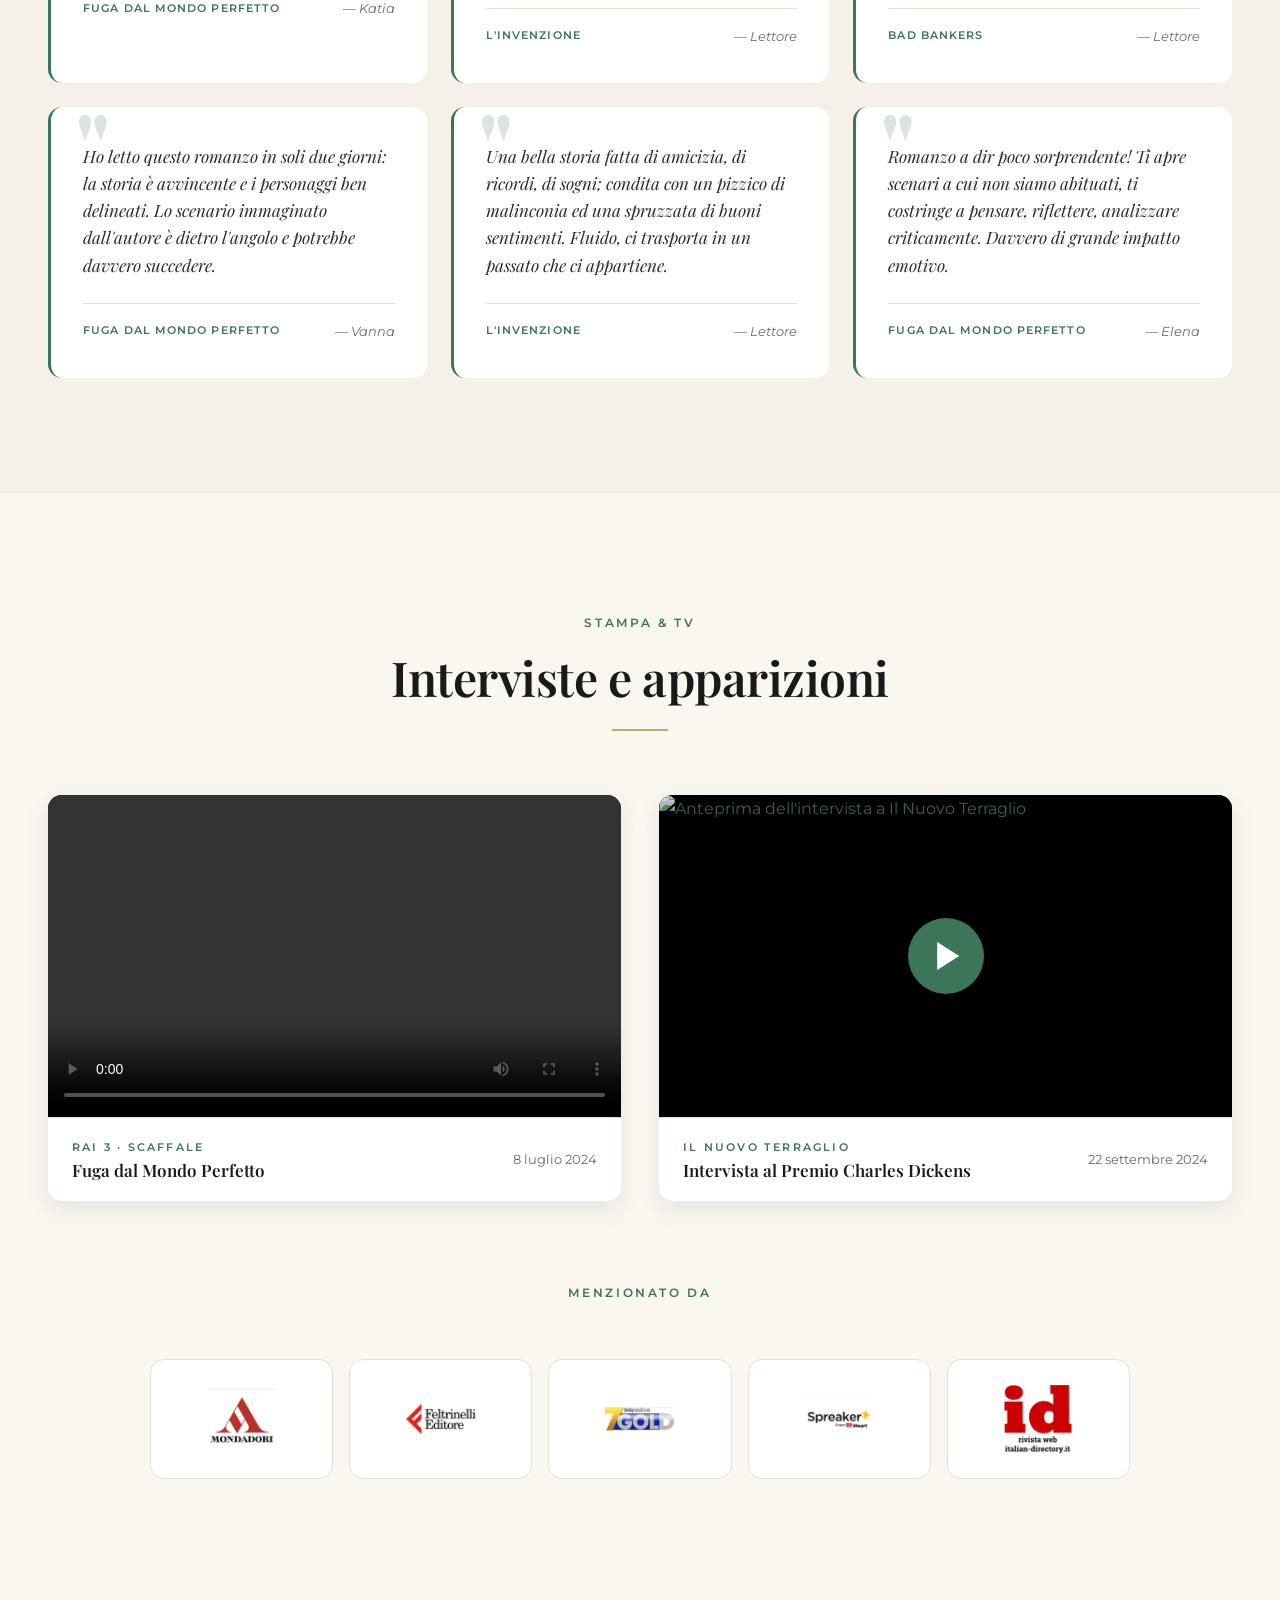
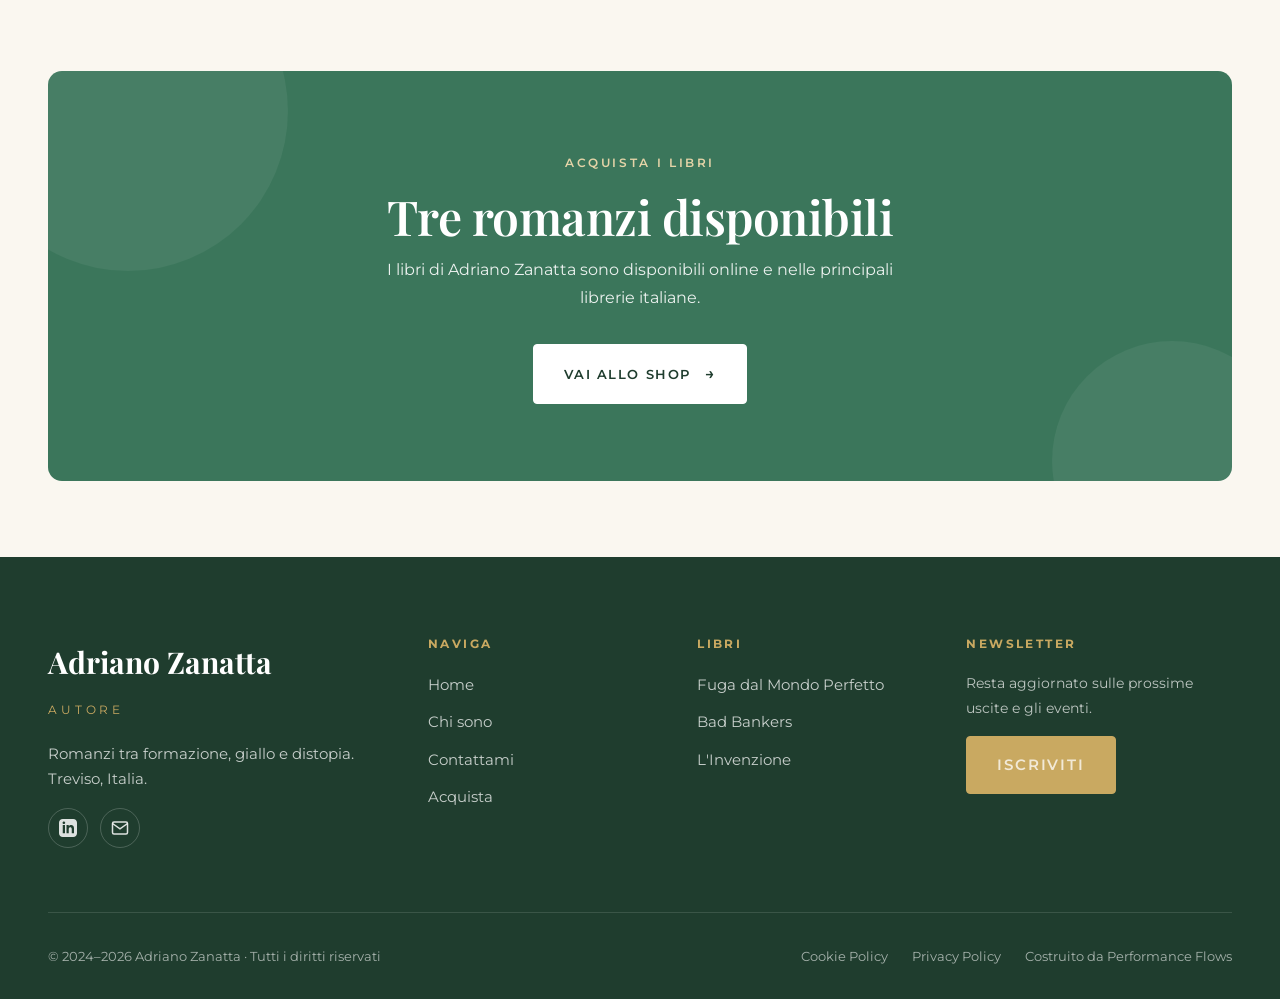
==== commit eee912c4: "update homepage" ====
--- a/index.html
+++ b/index.html
@@ -21,7 +21,7 @@
 
 <header class="site-header">
   <nav class="nav" aria-label="Principale">
-    <a href="index.html" class="brand" aria-label="Adriano Zanatta home">
+    <a href="index.html" class="brand" aria-label="Adriano Zanatta — Home">
       <img src="assets/images/logo.png" alt="Adriano Zanatta">
     </a>
     <button class="burger" aria-label="Apri menu" aria-expanded="false">
@@ -237,26 +237,64 @@
     </div>
   </section>
 
-  <!-- PRESS -->
-  <section class="section section-tight">
+  <!-- VIDEOS / INTERVIEWS -->
+  <section class="section">
     <div class="container">
       <div class="section-head fade-up">
         <span class="eyebrow">Stampa & TV</span>
-        <h2>Intervistato e menzionato da</h2>
-      </div>
-      <div class="press-row fade-up">
-        <div class="press-item">
-          <strong>Rai 3</strong>
-          Scaffale — 8 luglio 2024
-        </div>
-        <div class="press-item">
-          <strong>Periodico</strong>
-          Il Nuovo Terraglio — 22 settembre 2024
-        </div>
-        <div class="press-item">
-          <strong>Premio</strong>
-          Charles Dickens — Sezione Inediti
-        </div>
+        <h2>Interviste e apparizioni</h2>
+        <div class="divider"></div>
+      </div>
+
+      <div class="videos-grid">
+        <article class="video-card fade-up">
+          <div class="video-frame">
+            <video controls preload="metadata" controlsList="nodownload" playsinline>
+              <source src="assets/video/scaffale-rai3.mp4" type="video/mp4">
+              Il tuo browser non supporta i video HTML5.
+            </video>
+          </div>
+          <div class="video-meta">
+            <div class="video-meta-text">
+              <span class="video-meta-source">Rai 3 · Scaffale</span>
+              <span class="video-meta-title">Fuga dal Mondo Perfetto</span>
+            </div>
+            <span class="video-meta-date">8 luglio 2024</span>
+          </div>
+        </article>
+
+        <article class="video-card fade-up">
+          <div class="video-frame">
+            <a class="video-thumb"
+               href="https://www.youtube.com/watch?v=ZaIdjk3QxSs"
+               target="_blank"
+               rel="noopener"
+               aria-label="Guarda l'intervista su YouTube">
+              <img src="https://img.youtube.com/vi/ZaIdjk3QxSs/hqdefault.jpg"
+                   alt="Anteprima dell'intervista a Il Nuovo Terraglio"
+                   loading="lazy">
+            </a>
+          </div>
+          <div class="video-meta">
+            <div class="video-meta-text">
+              <span class="video-meta-source">Il Nuovo Terraglio</span>
+              <span class="video-meta-title">Intervista al Premio Charles Dickens</span>
+            </div>
+            <span class="video-meta-date">22 settembre 2024</span>
+          </div>
+        </article>
+      </div>
+
+      <div class="section-head fade-up" style="margin: 2rem auto 2.5rem;">
+        <span class="eyebrow">Menzionato da</span>
+      </div>
+
+      <div class="press-grid fade-up">
+        <div class="press-logo"><img src="assets/images/press-5.png" alt="Mondadori" loading="lazy"></div>
+        <div class="press-logo"><img src="assets/images/press-2.png" alt="Feltrinelli Editore" loading="lazy"></div>
+        <div class="press-logo"><img src="assets/images/press-4.png" alt="7 Gold Telepadova" loading="lazy"></div>
+        <div class="press-logo"><img src="assets/images/press-3.png" alt="Spreaker — Podcast" loading="lazy"></div>
+        <div class="press-logo"><img src="assets/images/press-1.png" alt="Italian Directory · Rivista Web" loading="lazy"></div>
       </div>
     </div>
   </section>
@@ -313,7 +351,7 @@
       <div class="footer-col">
         <h5>Newsletter</h5>
         <p style="font-size: 0.875rem; color: rgba(255,255,255,0.7); margin-bottom: 1rem;">Resta aggiornato sulle prossime uscite e gli eventi.</p>
-        <a href="contatti.html" class="btn btn-light" style="font-size: 0.75rem;">Iscriviti</a>
+        <a href="contatti.html" class="btn btn-gold">Iscriviti</a>
       </div>
     </div>
 
--- a/assets/css/styles.css
+++ b/assets/css/styles.css
@@ -57,6 +57,7 @@
   scroll-behavior: smooth;
   -webkit-text-size-adjust: 100%;
   text-rendering: optimizeLegibility;
+  overflow-x: hidden;
 }
 
 body {
@@ -68,6 +69,22 @@
   -webkit-font-smoothing: antialiased;
   -moz-osx-font-smoothing: grayscale;
   overflow-x: hidden;
+  -webkit-tap-highlight-color: rgba(59,118,91,0.18);
+  word-wrap: break-word;
+  overflow-wrap: break-word;
+}
+
+/* Long words / URLs / italian compound words: break instead of overflowing */
+p, li, dd, label {
+  overflow-wrap: break-word;
+  word-wrap: break-word;
+  hyphens: auto;
+}
+
+h1, h2, h3, h4, h5, a, span, dt {
+  overflow-wrap: break-word;
+  word-wrap: break-word;
+  hyphens: manual;
 }
 
 img, picture, video, svg {
@@ -226,6 +243,19 @@
 .btn-light:hover {
   background: var(--cream);
   transform: translateY(-2px);
+}
+
+.btn-gold {
+  background: var(--gold);
+  color: var(--green-deep);
+  border-color: var(--gold);
+}
+.btn-gold:hover {
+  background: var(--white);
+  color: var(--green-deep);
+  border-color: var(--white);
+  transform: translateY(-2px);
+  box-shadow: var(--shadow-md);
 }
 
 .btn-arrow::after {
@@ -874,34 +904,168 @@
 /* =========================================================
    Press / Media
    ========================================================= */
-.press-row {
-  display: flex;
-  gap: 2rem;
-  flex-wrap: wrap;
-  justify-content: center;
-  align-items: center;
-}
-
-.press-item {
-  padding: 1.25rem 2rem;
+.videos-grid {
+  display: grid;
+  grid-template-columns: repeat(auto-fit, minmax(360px, 1fr));
+  gap: clamp(1.5rem, 3vw, 2.5rem);
+  margin-bottom: clamp(3rem, 6vw, 5rem);
+}
+
+.video-card {
   background: var(--white);
-  border-radius: var(--radius);
-  border: 1px solid var(--line);
-  font-family: var(--serif);
-  font-size: 1rem;
-  color: var(--ink-soft);
-  text-align: center;
-}
-
-.press-item strong {
+  border-radius: var(--radius-lg);
+  overflow: hidden;
+  box-shadow: var(--shadow-md);
+  transition: transform var(--t-mid) var(--ease), box-shadow var(--t-mid) var(--ease);
+}
+.video-card:hover {
+  transform: translateY(-4px);
+  box-shadow: var(--shadow-lg);
+}
+
+.video-frame {
+  position: relative;
+  aspect-ratio: 16 / 9;
+  background: #000;
+}
+
+.video-frame video,
+.video-frame iframe {
+  position: absolute;
+  inset: 0;
+  width: 100%;
+  height: 100%;
+  border: 0;
   display: block;
-  color: var(--green);
+}
+
+.video-thumb {
+  position: absolute;
+  inset: 0;
+  display: block;
+  overflow: hidden;
+  background: #000;
+  cursor: pointer;
+}
+.video-thumb img {
+  width: 100%;
+  height: 100%;
+  object-fit: cover;
+  transition: transform var(--t-mid) var(--ease), filter var(--t-mid) var(--ease);
+  filter: brightness(0.85);
+}
+.video-thumb:hover img {
+  transform: scale(1.04);
+  filter: brightness(1);
+}
+.video-thumb::before {
+  content: '';
+  position: absolute;
+  top: 50%;
+  left: 50%;
+  transform: translate(-50%, -50%);
+  width: 76px;
+  height: 76px;
+  background: var(--green);
+  border-radius: 50%;
+  box-shadow: 0 8px 32px rgba(0,0,0,0.4);
+  transition: all var(--t-fast) var(--ease);
+  z-index: 1;
+}
+.video-thumb::after {
+  content: '';
+  position: absolute;
+  top: 50%;
+  left: 50%;
+  transform: translate(-40%, -50%);
+  width: 0;
+  height: 0;
+  border-left: 22px solid var(--white);
+  border-top: 14px solid transparent;
+  border-bottom: 14px solid transparent;
+  z-index: 2;
+}
+.video-thumb:hover::before {
+  background: var(--gold);
+  transform: translate(-50%, -50%) scale(1.08);
+}
+
+.video-meta {
+  display: flex;
+  align-items: center;
+  justify-content: space-between;
+  gap: 1rem;
+  padding: 1.25rem 1.5rem;
+  border-top: 1px solid var(--line);
+}
+
+.video-meta-text { display: flex; flex-direction: column; gap: 0.125rem; }
+
+.video-meta-source {
   font-size: 0.6875rem;
   font-weight: 600;
   letter-spacing: 0.2em;
   text-transform: uppercase;
-  font-family: var(--sans);
-  margin-bottom: 0.25rem;
+  color: var(--green);
+}
+
+.video-meta-title {
+  font-family: var(--serif);
+  font-size: 1.0625rem;
+  font-weight: 600;
+  color: var(--ink);
+  line-height: 1.3;
+}
+
+.video-meta-date {
+  font-size: 0.8125rem;
+  color: var(--muted);
+  white-space: nowrap;
+}
+
+.press-grid {
+  display: grid;
+  grid-template-columns: repeat(auto-fit, minmax(140px, 1fr));
+  gap: 1rem;
+  align-items: center;
+  max-width: 980px;
+  margin: 0 auto;
+}
+
+.press-logo {
+  background: var(--white);
+  border: 1px solid var(--line);
+  border-radius: var(--radius-lg);
+  padding: 1.5rem 1.25rem;
+  display: grid;
+  place-items: center;
+  min-height: 110px;
+  transition: all var(--t-fast) var(--ease);
+}
+.press-logo:hover {
+  border-color: var(--green);
+  transform: translateY(-3px);
+  box-shadow: var(--shadow-sm);
+}
+
+.press-logo img {
+  max-width: 100%;
+  max-height: 70px;
+  width: auto;
+  height: auto;
+  transition: transform var(--t-fast) var(--ease);
+}
+.press-logo:hover img {
+  transform: scale(1.05);
+}
+
+@media (max-width: 480px) {
+  .videos-grid { grid-template-columns: 1fr; gap: 1.25rem; }
+  .video-meta { flex-direction: column; align-items: flex-start; padding: 1rem 1.25rem; }
+  .video-meta-date { font-size: 0.75rem; }
+  .press-grid { grid-template-columns: repeat(2, 1fr); gap: 0.75rem; }
+  .press-logo { padding: 1.125rem 1rem; min-height: 90px; }
+  .press-logo img { max-height: 50px; }
 }
 
 /* =========================================================
@@ -1591,11 +1755,16 @@
   .burger { display: block; }
 
   .hero { padding-top: 7rem; min-height: auto; }
+  .hero-portrait {
+    flex-direction: column;
+    gap: 1.25rem;
+  }
   .hero-badge {
     position: static;
-    margin-top: 1.5rem;
-    max-width: none;
-    display: inline-block;
+    max-width: 100%;
+    width: 100%;
+    text-align: center;
+    box-sizing: border-box;
   }
 
   .footer-grid {
@@ -1614,7 +1783,104 @@
 }
 
 @media (max-width: 480px) {
+  :root { --gutter: 1.125rem; }
+
   .hero-cta-row { flex-direction: column; align-items: stretch; }
-  .hero-cta-row .btn { justify-content: center; }
+  .hero-cta-row .btn { justify-content: center; width: 100%; }
   .book-meta-row { gap: 1rem 1.5rem; }
-}
+
+  /* Buttons can wrap if labels are long on tiny screens */
+  .btn { white-space: normal; line-height: 1.3; padding: 0.875rem 1.25rem; }
+
+  /* Reduce vertical padding on very small screens */
+  .section { padding: 3.5rem 0; }
+  .section-tight { padding: 2.5rem 0; }
+  .page-hero { padding: 7rem 0 2.5rem; }
+  .book-detail-hero { padding: 7rem 0 3rem; }
+
+  /* Hero typography tight */
+  .hero h1 { font-size: 2.75rem; }
+  .hero-bio { font-size: 1rem; }
+  .hero-subtitle { font-size: 0.75rem; letter-spacing: 0.24em; }
+  .hero-subtitle::before { width: 24px; }
+
+  /* Section headers */
+  .section-head { margin-bottom: 2.5rem; }
+
+  /* Forms */
+  .form-card { padding: 1.5rem 1.25rem; }
+  .form-segmented { flex-direction: column; padding: 0.25rem; }
+  .form-segmented label { padding: 0.75rem 0.5rem; font-size: 0.75rem; }
+
+  /* Book cards */
+  .book-card-body { padding: 1.5rem 1.25rem 1.75rem; }
+  .book-card-cover { padding: 1.75rem 1.5rem 0; }
+
+  /* Reviews on tiny screens */
+  .review { padding: 2rem 1.5rem; }
+  .review p { font-size: 1rem; }
+
+  /* Book detail */
+  .book-detail-info h1 { font-size: 2rem; }
+  .book-prize { font-size: 0.75rem; padding: 0.5rem 0.875rem; }
+  .book-3d { width: clamp(180px, 60vw, 280px) !important; }
+
+  /* Featured book section padding */
+  .featured-book h2 { font-size: 1.875rem; }
+
+  /* Press items full width on tiny */
+  .press-item { width: 100%; }
+
+  /* CTA banner padding tighter */
+  .cta-banner { padding: 2.5rem 1.25rem; margin: 0 var(--gutter); }
+  .cta-banner h2 { font-size: 1.75rem; }
+
+  /* Footer tighter */
+  .site-footer { padding: 3.5rem 0 1.5rem; }
+  .footer-grid { gap: 2.5rem; }
+
+  /* Crumbs wrap nicely */
+  .crumbs { font-size: 0.75rem; }
+
+  /* Prose drop cap smaller */
+  .prose p:first-of-type::first-letter { font-size: 3em; }
+
+  /* Contact card stack icon above text on very narrow */
+  .contact-card { gap: 1rem; padding: 1.5rem; }
+
+  /* Shop tabs tighter */
+  .book-shop-tab { padding: 0.5rem 1rem; font-size: 0.75rem; }
+}
+
+/* =========================================================
+   Shop page book section row — must stack on mobile
+   ========================================================= */
+.book-shop-row {
+  display: grid;
+  grid-template-columns: auto 1fr;
+  gap: 2rem;
+  align-items: center;
+  margin-bottom: 2rem;
+}
+
+.book-shop-row .book-shop-cover {
+  display: block;
+  width: 130px;
+  flex-shrink: 0;
+}
+
+.book-shop-row .book-shop-cover img {
+  width: 100%;
+  box-shadow: var(--shadow-book);
+  border-radius: 2px;
+}
+
+@media (max-width: 600px) {
+  .book-shop-row {
+    grid-template-columns: 1fr;
+    gap: 1.5rem;
+    text-align: center;
+    justify-items: center;
+  }
+  .book-shop-row .book-shop-cover { width: 110px; }
+}
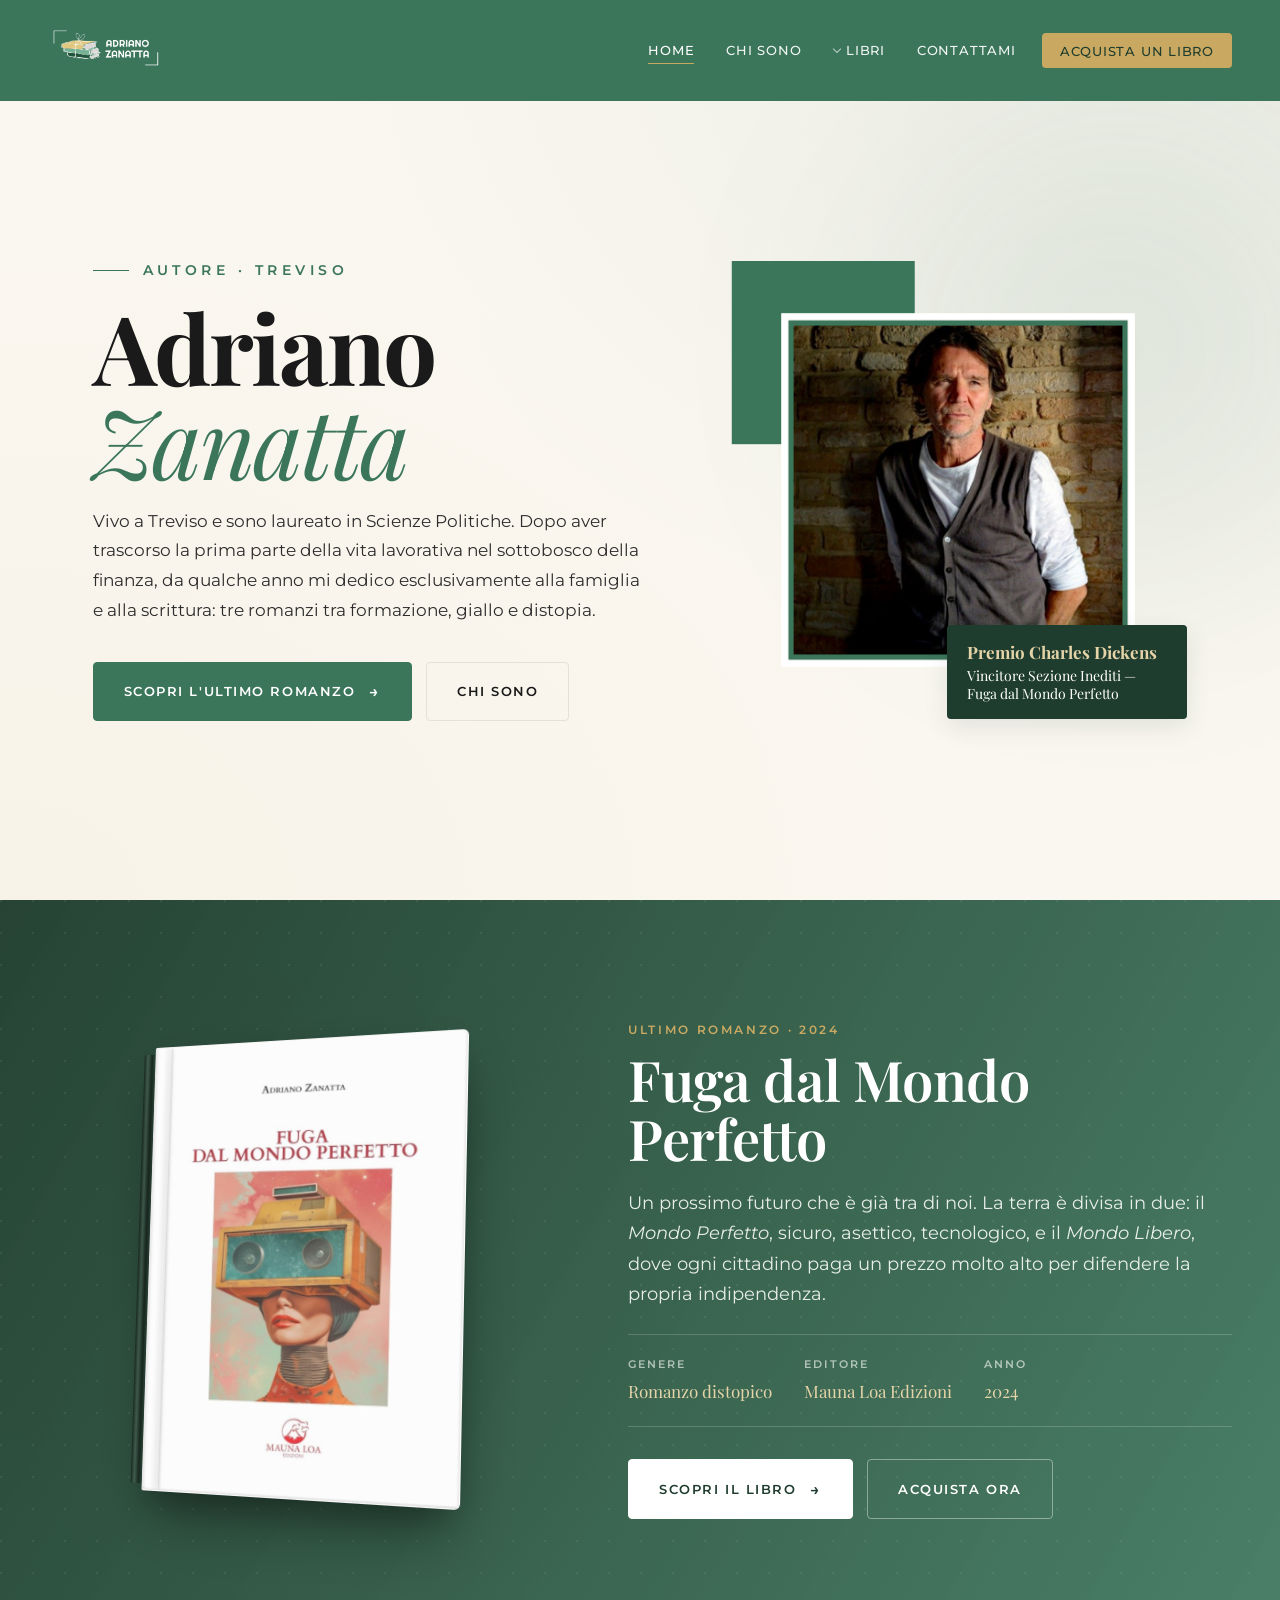
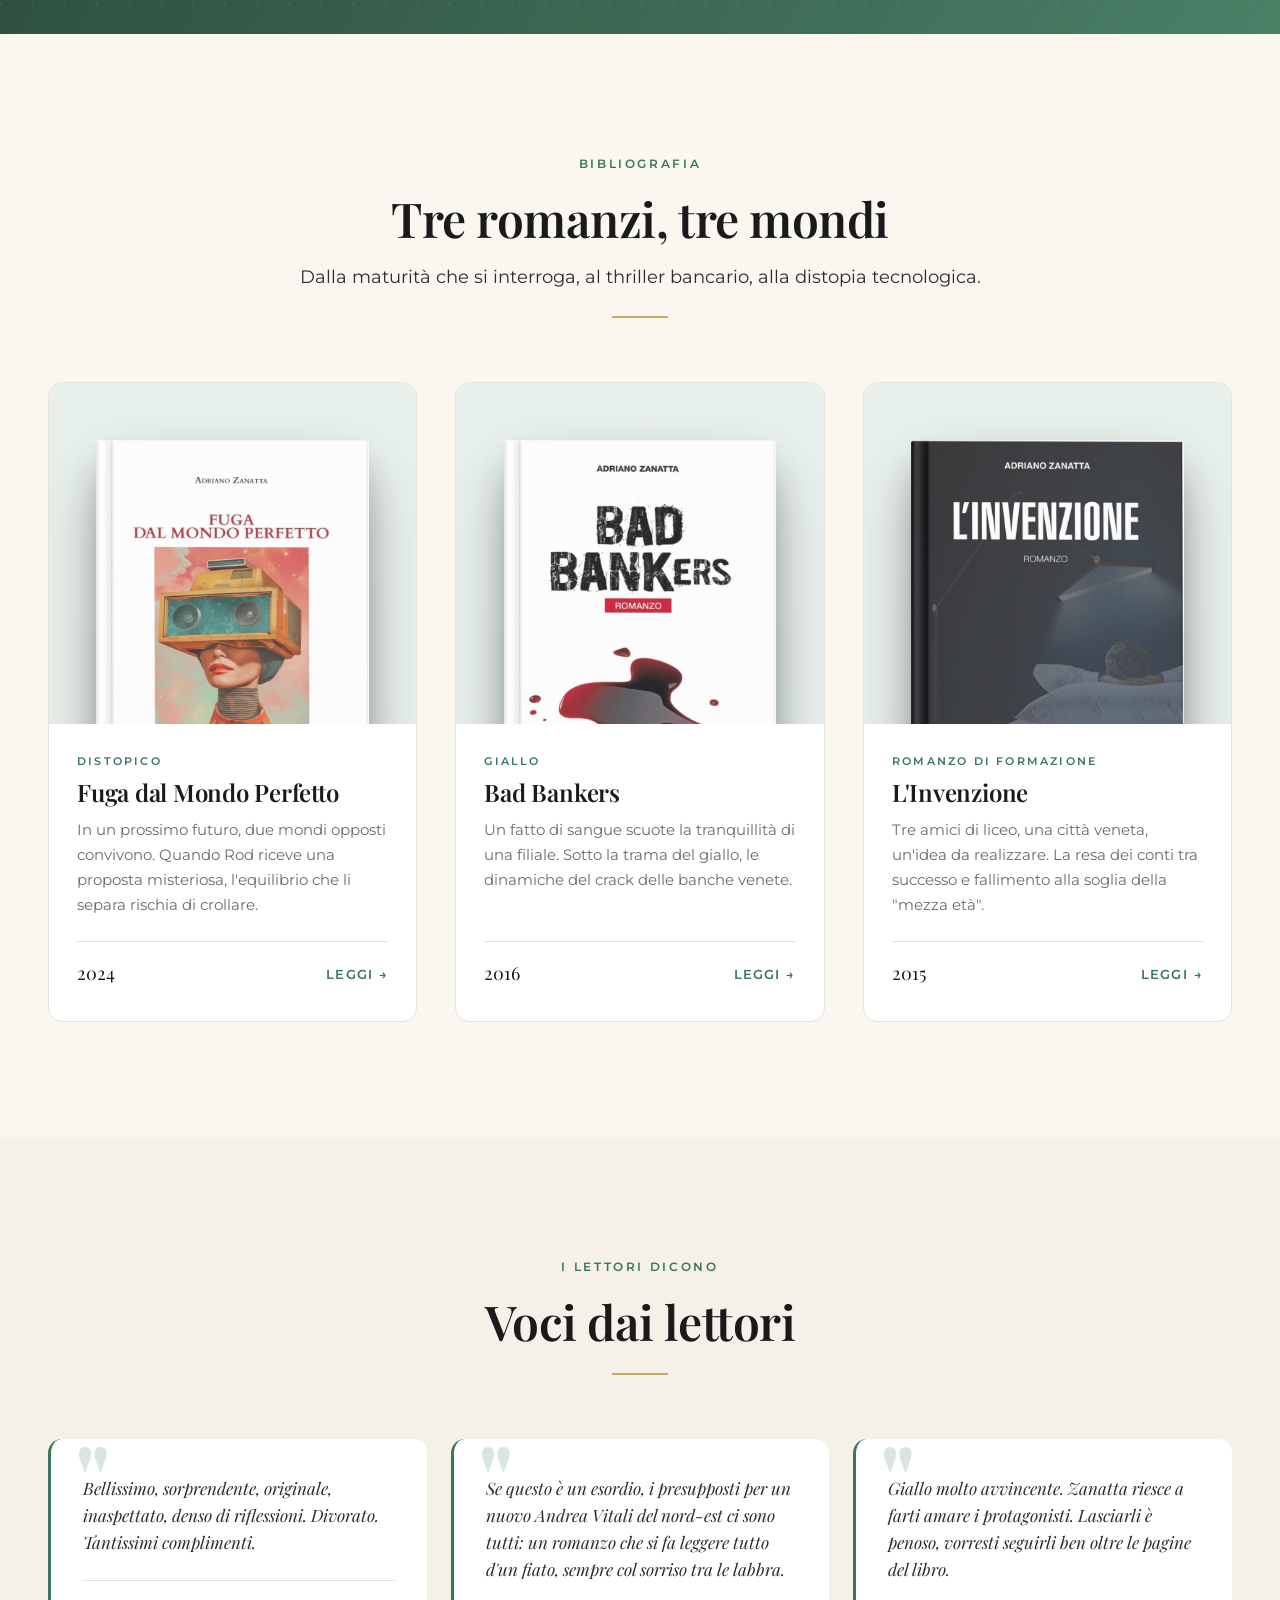
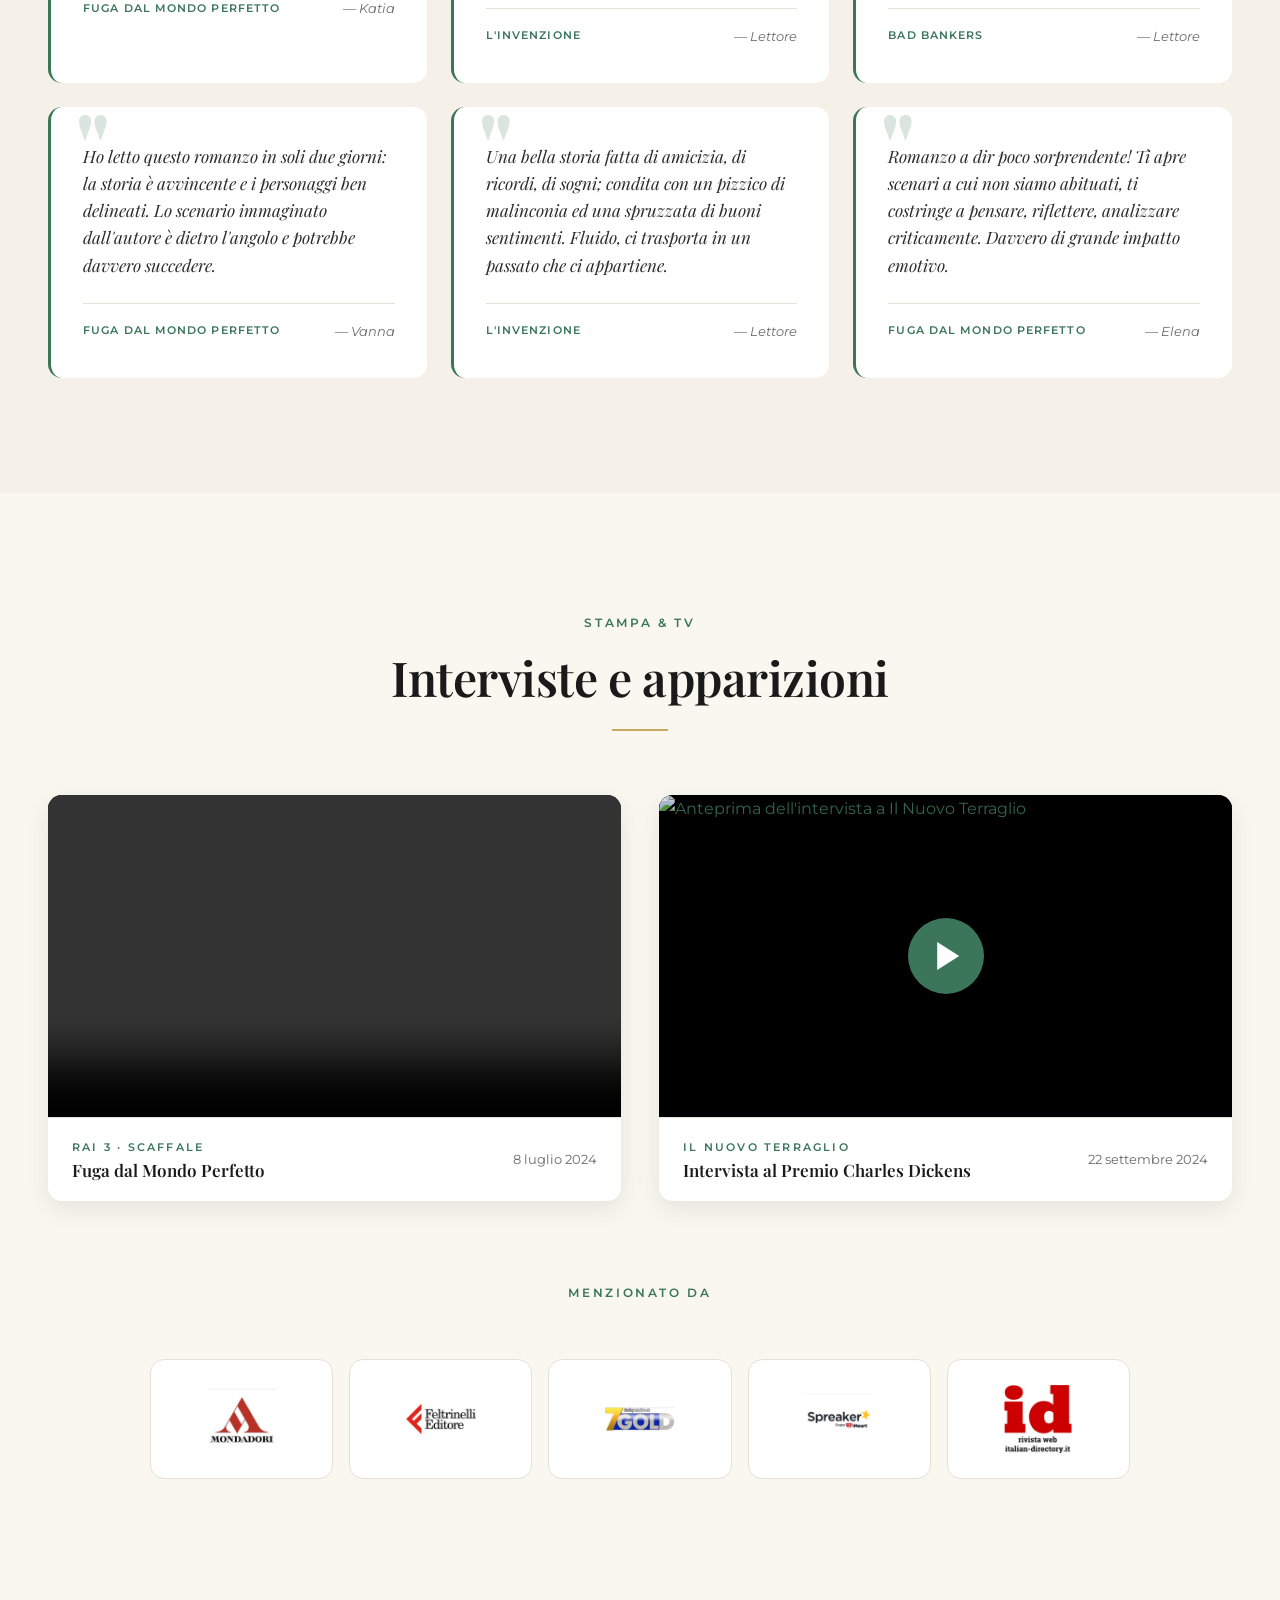
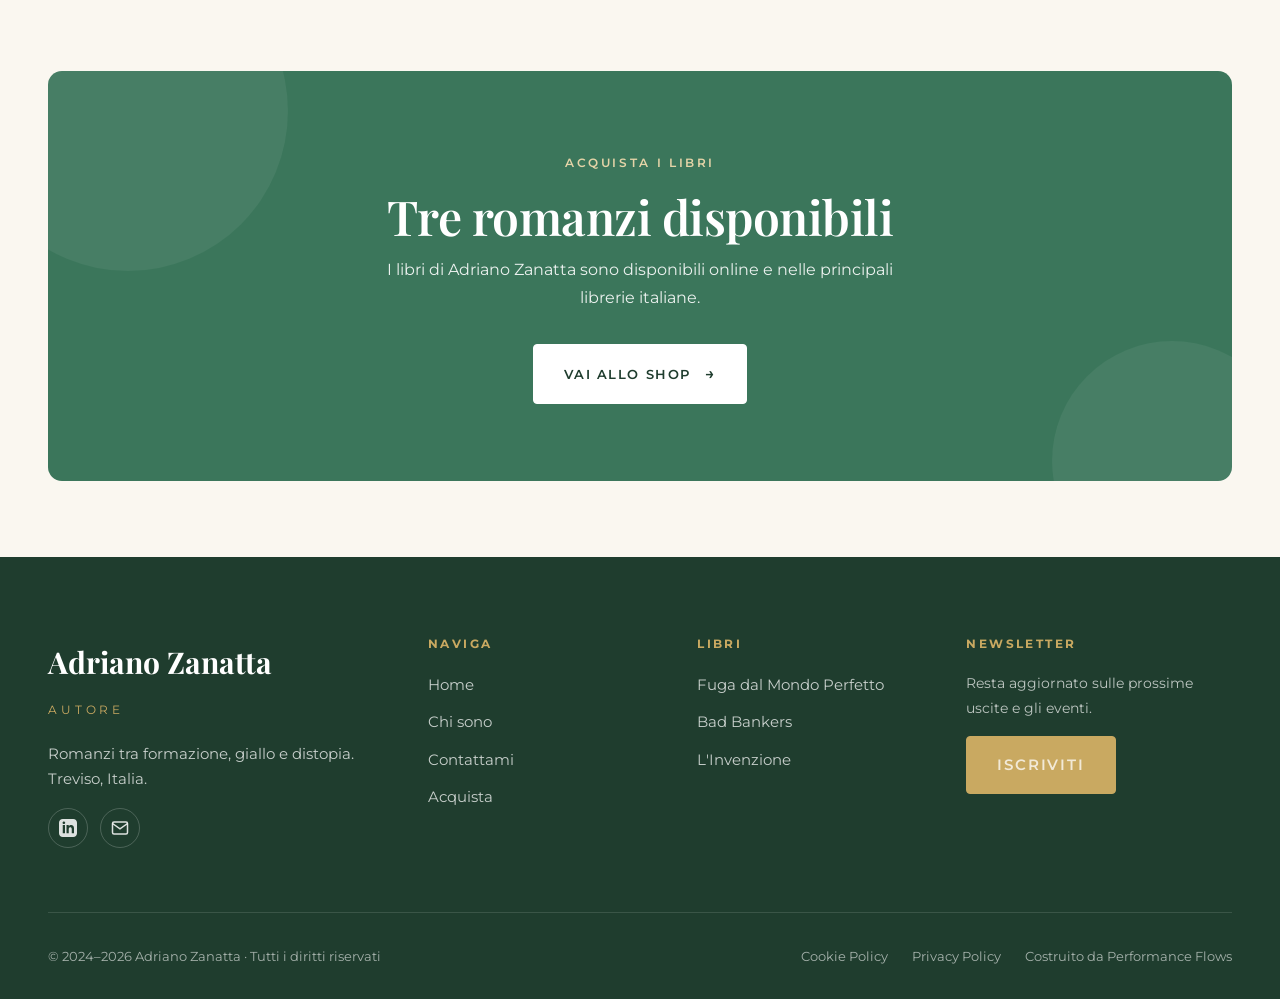
==== commit 678542b7: "meta title e description" ====
--- a/index.html
+++ b/index.html
@@ -3,11 +3,11 @@
 <head>
 <meta charset="UTF-8">
 <meta name="viewport" content="width=device-width, initial-scale=1.0">
-<title>Adriano Zanatta — Autore</title>
-<meta name="description" content="Adriano Zanatta, autore. Romanzi di formazione, gialli e distopie ambientati nel Nord Est. Scopri 'Fuga dal Mondo Perfetto', vincitore del Premio Charles Dickens.">
+<title>Adriano Zanatta - Autore</title>
+<meta name="description" content="Vivo a Treviso e sono laureato in Scienze Politiche. Da qualche anno mi dedico esclusivamente alla famiglia e alla scrittura.">
 <meta name="theme-color" content="#3B765B">
-<meta property="og:title" content="Adriano Zanatta — Autore">
-<meta property="og:description" content="Romanzi di formazione, gialli e distopie. 'Fuga dal Mondo Perfetto' — vincitore del Premio Letterario Internazionale Charles Dickens.">
+<meta property="og:title" content="Adriano Zanatta - Autore">
+<meta property="og:description" content="Vivo a Treviso e sono laureato in Scienze Politiche. Da qualche anno mi dedico esclusivamente alla famiglia e alla scrittura.">
 <meta property="og:type" content="website">
 <link rel="preconnect" href="https://fonts.googleapis.com">
 <link rel="preconnect" href="https://fonts.gstatic.com" crossorigin>
